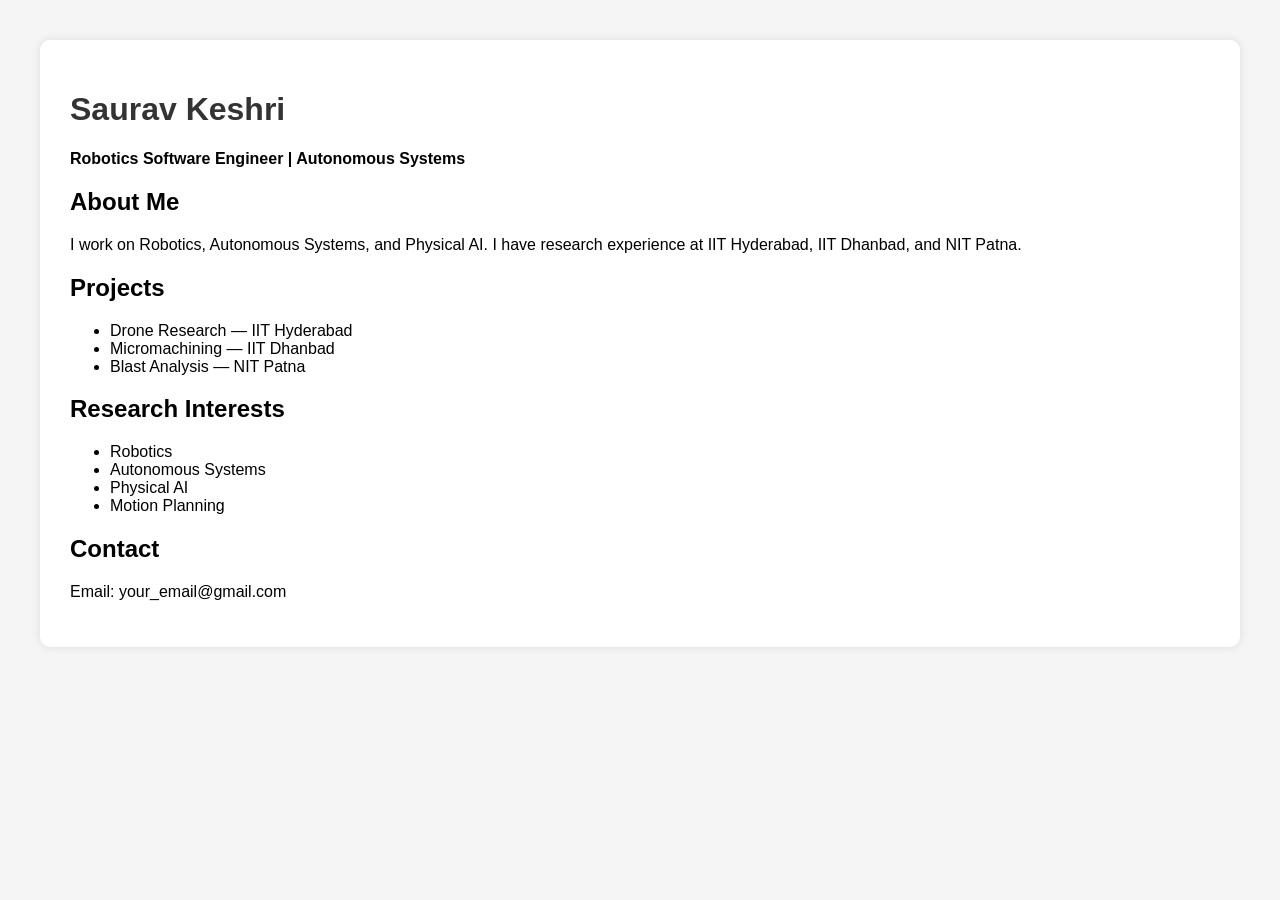
==== index.html @ b4cd3202 "Create index.html" ====
<!DOCTYPE html>
<html>
<head>
<title>Saurav Keshri</title>
<meta charset="UTF-8">
<meta name="viewport" content="width=device-width, initial-scale=1.0">
<style>
body {
font-family: Arial;
margin: 40px;
background: #f5f5f5;
}
.container {
background: white;
padding: 30px;
border-radius: 10px;
box-shadow: 0 0 10px rgba(0,0,0,0.1);
}
h1 {
color: #333;
}
</style>
</head>

<body>

<div class="container">

<h1>Saurav Keshri</h1>

<p><b>Robotics Software Engineer | Autonomous Systems</b></p>

<h2>About Me</h2>
<p>
I work on Robotics, Autonomous Systems, and Physical AI. 
I have research experience at IIT Hyderabad, IIT Dhanbad, and NIT Patna.
</p>

<h2>Projects</h2>
<ul>
<li>Drone Research — IIT Hyderabad</li>
<li>Micromachining — IIT Dhanbad</li>
<li>Blast Analysis — NIT Patna</li>
</ul>

<h2>Research Interests</h2>
<ul>
<li>Robotics</li>
<li>Autonomous Systems</li>
<li>Physical AI</li>
<li>Motion Planning</li>
</ul>

<h2>Contact</h2>
<p>Email: your_email@gmail.com</p>

</div>

</body>
</html>
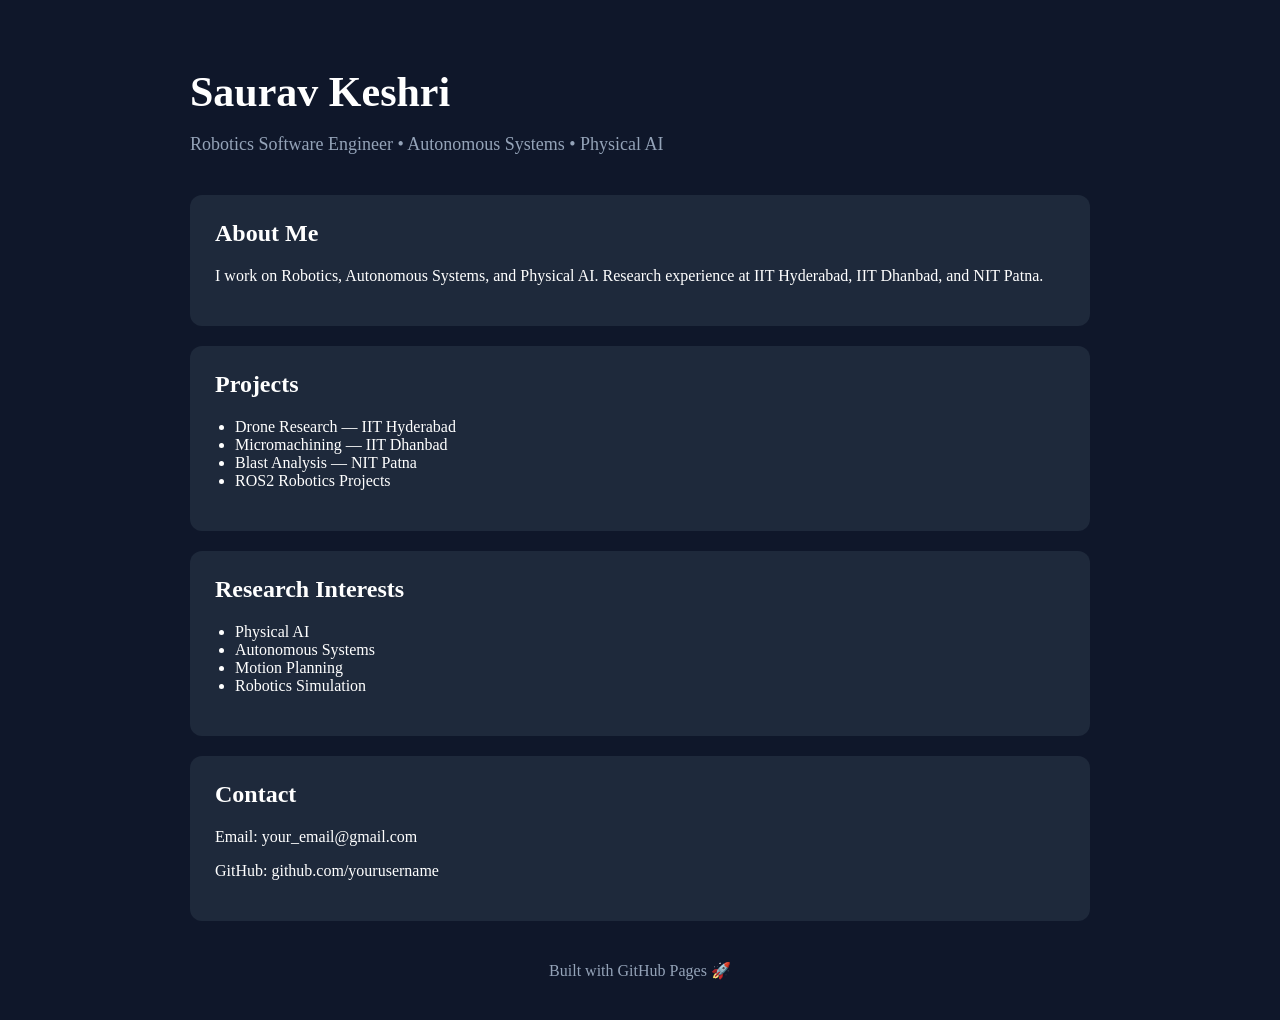
==== commit 9e100e95: "Update index.html" ====
--- a/index.html
+++ b/index.html
@@ -1,25 +1,63 @@
 <!DOCTYPE html>
-<html>
+<html lang="en">
 <head>
-<title>Saurav Keshri</title>
 <meta charset="UTF-8">
 <meta name="viewport" content="width=device-width, initial-scale=1.0">
+
+<title>Saurav Keshri</title>
+
 <style>
 body {
-font-family: Arial;
-margin: 40px;
-background: #f5f5f5;
+font-family: -apple-system, BlinkMacSystemFont, 'Segoe UI', Roboto;
+margin: 0;
+background: #0f172a;
+color: white;
 }
+
 .container {
-background: white;
-padding: 30px;
-border-radius: 10px;
-box-shadow: 0 0 10px rgba(0,0,0,0.1);
+max-width: 900px;
+margin: auto;
+padding: 40px 20px;
 }
+
 h1 {
-color: #333;
+font-size: 42px;
+margin-bottom: 10px;
+}
+
+.subtitle {
+color: #94a3b8;
+font-size: 18px;
+margin-bottom: 40px;
+}
+
+.card {
+background: #1e293b;
+padding: 25px;
+border-radius: 12px;
+margin-bottom: 20px;
+}
+
+h2 {
+margin-top: 0;
+}
+
+ul {
+padding-left: 20px;
+}
+
+a {
+color: #38bdf8;
+text-decoration: none;
+}
+
+.footer {
+text-align: center;
+margin-top: 40px;
+color: #94a3b8;
 }
 </style>
+
 </head>
 
 <body>
@@ -27,32 +65,47 @@
 <div class="container">
 
 <h1>Saurav Keshri</h1>
+<p class="subtitle">
+Robotics Software Engineer • Autonomous Systems • Physical AI
+</p>
 
-<p><b>Robotics Software Engineer | Autonomous Systems</b></p>
-
+<div class="card">
 <h2>About Me</h2>
 <p>
-I work on Robotics, Autonomous Systems, and Physical AI. 
-I have research experience at IIT Hyderabad, IIT Dhanbad, and NIT Patna.
+I work on Robotics, Autonomous Systems, and Physical AI.  
+Research experience at IIT Hyderabad, IIT Dhanbad, and NIT Patna.
 </p>
+</div>
 
+<div class="card">
 <h2>Projects</h2>
 <ul>
 <li>Drone Research — IIT Hyderabad</li>
 <li>Micromachining — IIT Dhanbad</li>
 <li>Blast Analysis — NIT Patna</li>
+<li>ROS2 Robotics Projects</li>
 </ul>
+</div>
 
+<div class="card">
 <h2>Research Interests</h2>
 <ul>
-<li>Robotics</li>
+<li>Physical AI</li>
 <li>Autonomous Systems</li>
-<li>Physical AI</li>
 <li>Motion Planning</li>
+<li>Robotics Simulation</li>
 </ul>
+</div>
 
+<div class="card">
 <h2>Contact</h2>
 <p>Email: your_email@gmail.com</p>
+<p>GitHub: github.com/yourusername</p>
+</div>
+
+<div class="footer">
+Built with GitHub Pages 🚀
+</div>
 
 </div>
 
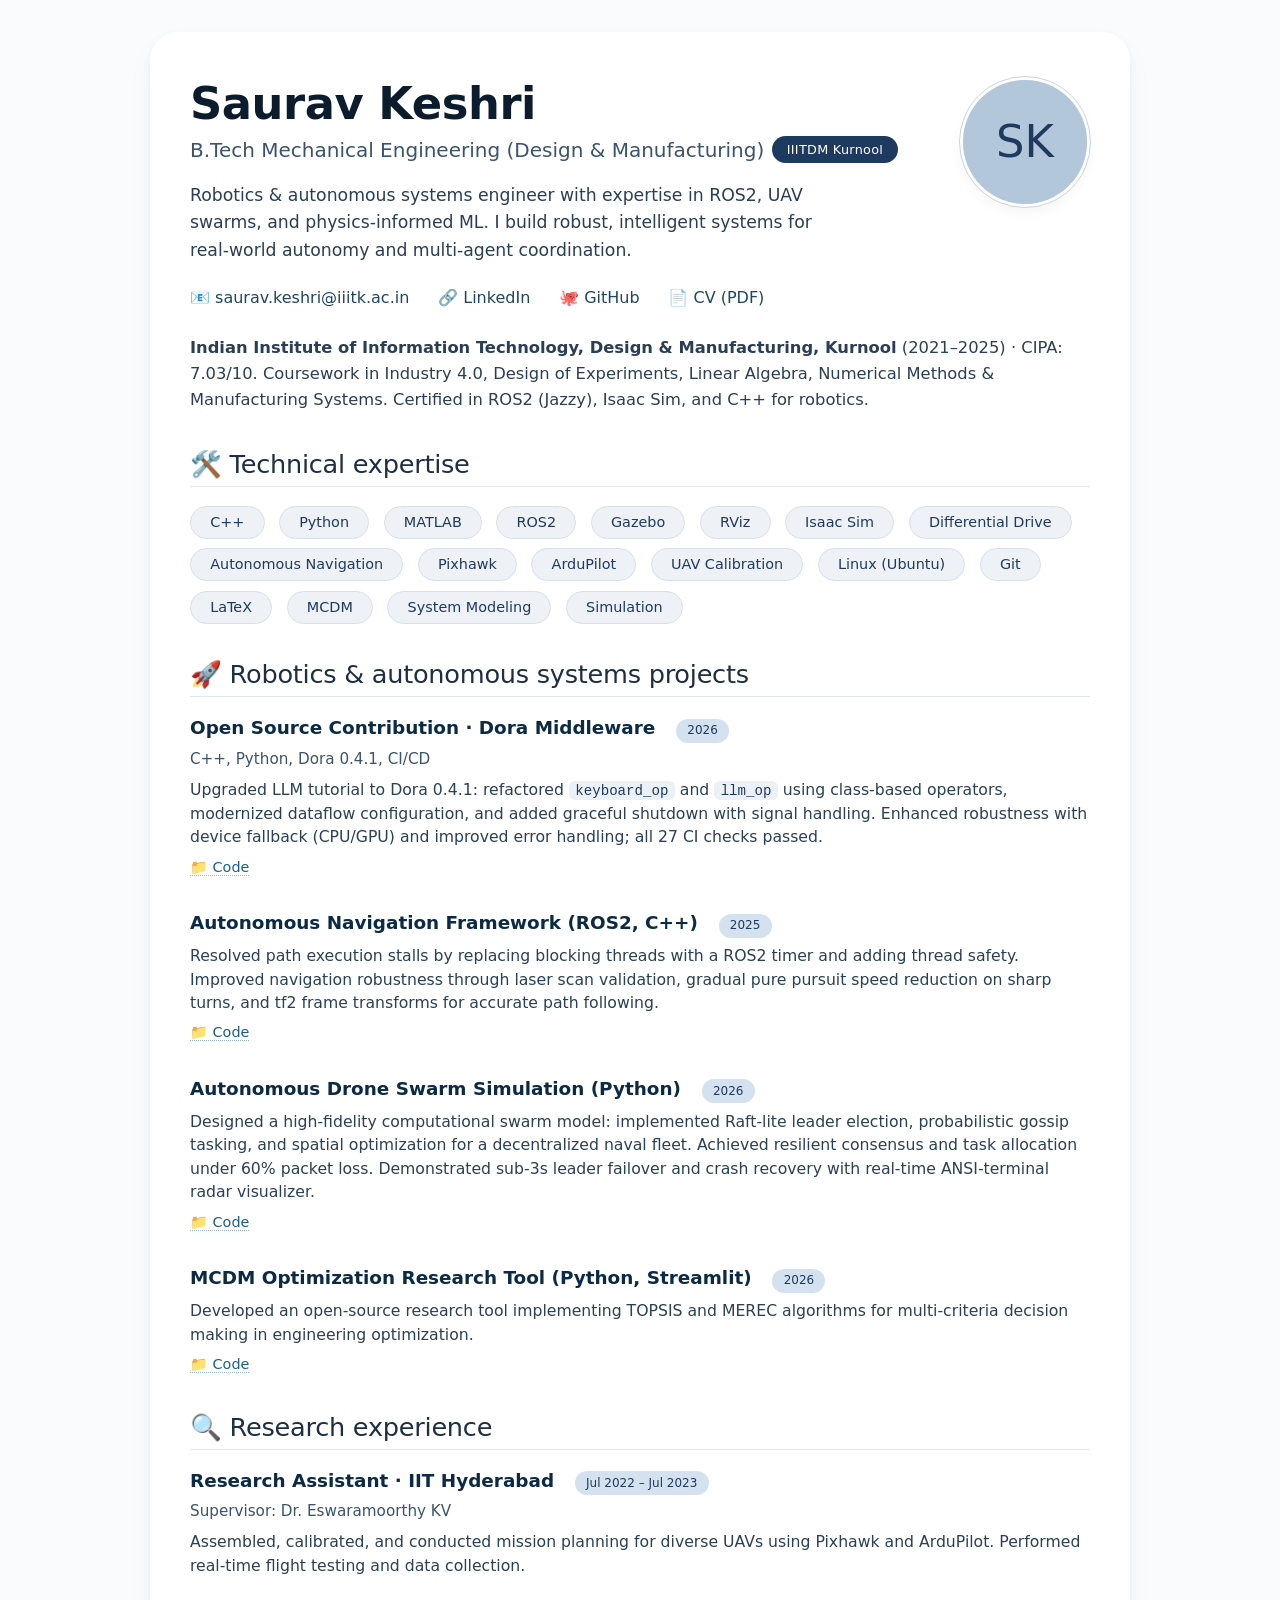
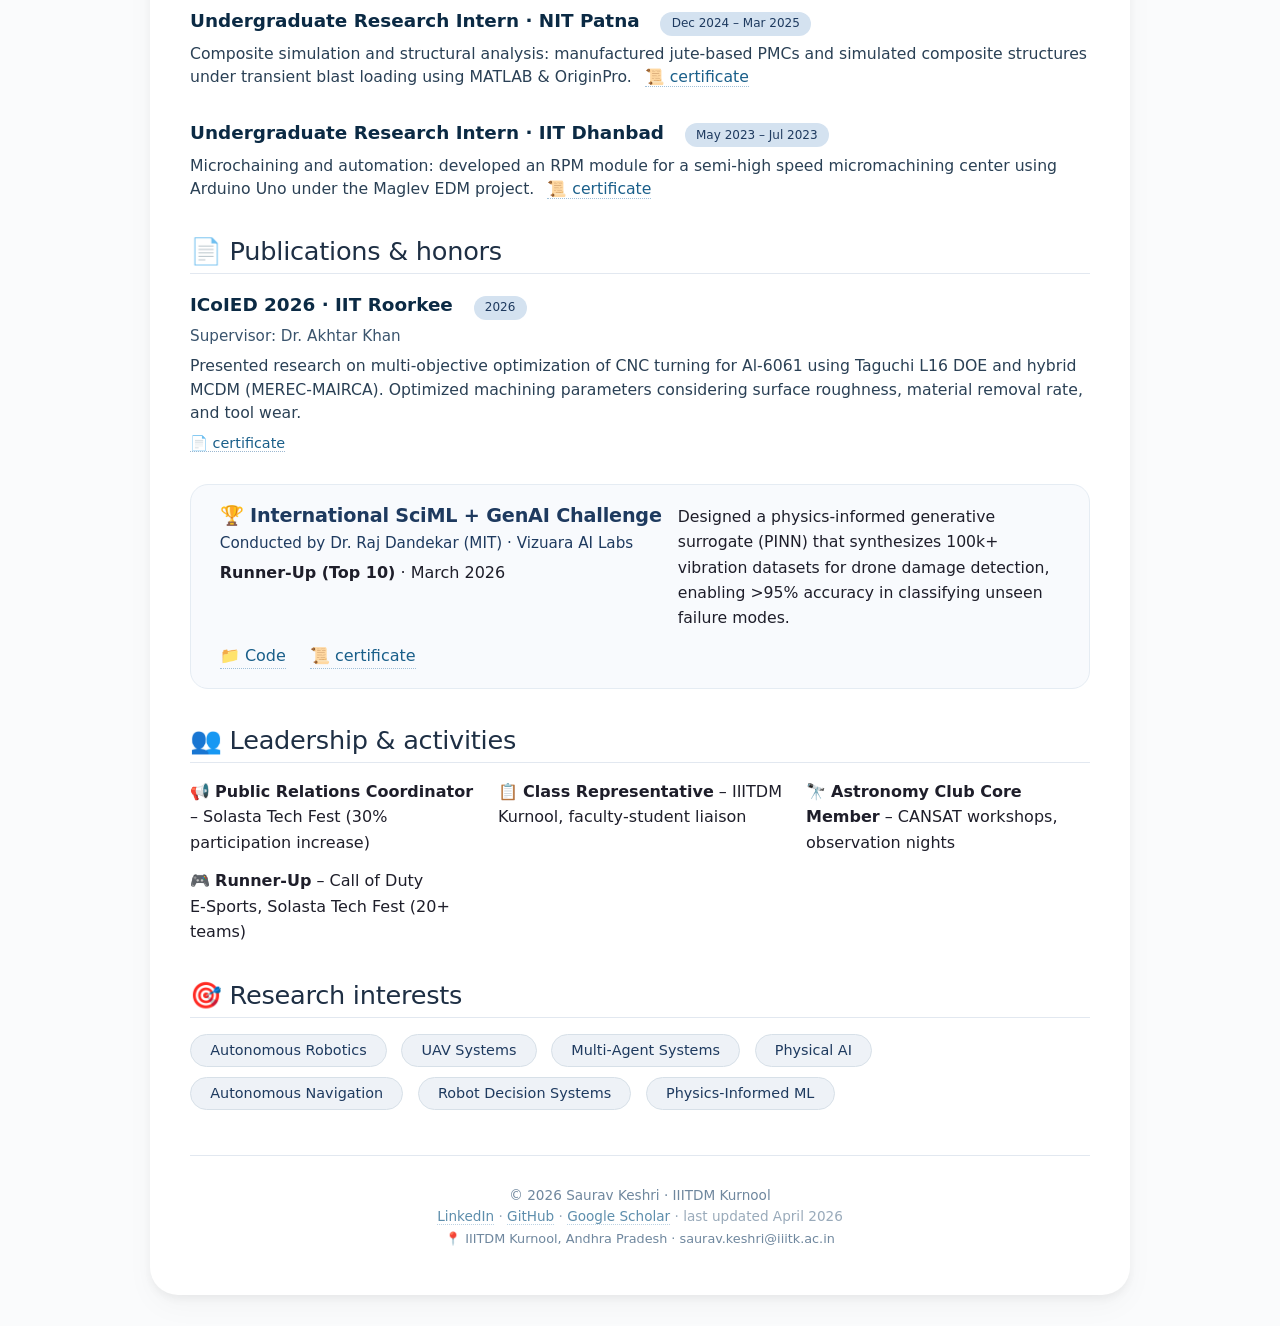
==== commit 57d62a9f: "Update index.html" ====
--- a/index.html
+++ b/index.html
@@ -1,113 +1,503 @@
 <!DOCTYPE html>
 <html lang="en">
 <head>
-<meta charset="UTF-8">
-<meta name="viewport" content="width=device-width, initial-scale=1.0">
-
-<title>Saurav Keshri</title>
-
-<style>
-body {
-font-family: -apple-system, BlinkMacSystemFont, 'Segoe UI', Roboto;
-margin: 0;
-background: #0f172a;
-color: white;
-}
-
-.container {
-max-width: 900px;
-margin: auto;
-padding: 40px 20px;
-}
-
-h1 {
-font-size: 42px;
-margin-bottom: 10px;
-}
-
-.subtitle {
-color: #94a3b8;
-font-size: 18px;
-margin-bottom: 40px;
-}
-
-.card {
-background: #1e293b;
-padding: 25px;
-border-radius: 12px;
-margin-bottom: 20px;
-}
-
-h2 {
-margin-top: 0;
-}
-
-ul {
-padding-left: 20px;
-}
-
-a {
-color: #38bdf8;
-text-decoration: none;
-}
-
-.footer {
-text-align: center;
-margin-top: 40px;
-color: #94a3b8;
-}
-</style>
-
+  <meta charset="UTF-8">
+  <meta name="viewport" content="width=device-width, initial-scale=1.0">
+  <title>Saurav Keshri · Robotics & Autonomous Systems</title>
+  <!-- Clean academic portfolio – inspired by MIT researcher pages -->
+  <style>
+    * {
+      margin: 0;
+      padding: 0;
+      box-sizing: border-box;
+    }
+
+    body {
+      background: #fafbfc;
+      color: #1e1e2a;
+      font-family: system-ui, -apple-system, 'Segoe UI', Roboto, 'Helvetica Neue', 'Inter', sans-serif;
+      line-height: 1.6;
+      font-weight: 400;
+      padding: 2rem 1.5rem;
+    }
+
+    .container {
+      max-width: 980px;
+      margin: 0 auto;
+      background: #ffffff;
+      border-radius: 28px;
+      box-shadow: 0 12px 30px rgba(0, 0, 0, 0.03), 0 4px 8px rgba(0, 0, 0, 0.05);
+      padding: 2.8rem 2.5rem;
+      transition: box-shadow 0.2s ease;
+    }
+
+    h1, h2, h3 {
+      font-weight: 550;
+      letter-spacing: -0.01em;
+      line-height: 1.2;
+    }
+
+    h1 {
+      font-size: 2.8rem;
+      font-weight: 600;
+      margin-bottom: 0.2rem;
+      color: #0b1c2c;
+    }
+
+    h2 {
+      font-size: 1.6rem;
+      font-weight: 530;
+      margin: 2.2rem 0 1rem 0;
+      padding-bottom: 0.4rem;
+      border-bottom: 1.5px solid #e2e8f0;
+      color: #1e2f44;
+    }
+
+    h3 {
+      font-size: 1.2rem;
+      font-weight: 560;
+      margin-bottom: 0.3rem;
+      color: #1e3a5f;
+    }
+
+    a {
+      color: #1a5f8a;
+      text-decoration: none;
+      font-weight: 450;
+      border-bottom: 1px dotted #a0c0d8;
+      transition: border 0.15s, color 0.15s;
+    }
+
+    a:hover {
+      color: #0b3b5e;
+      border-bottom: 1px solid #1a5f8a;
+    }
+
+    /* header profile */
+    .profile-row {
+      display: flex;
+      flex-wrap: wrap;
+      align-items: flex-start;
+      gap: 2.2rem;
+      margin-bottom: 1.5rem;
+    }
+
+    .profile-text {
+      flex: 1;
+      min-width: 260px;
+    }
+
+    .affiliation {
+      font-size: 1.25rem;
+      font-weight: 430;
+      color: #3a546d;
+      margin-bottom: 0.75rem;
+      display: flex;
+      align-items: center;
+      gap: 0.5rem;
+      flex-wrap: wrap;
+    }
+
+    .tag {
+      background: #1e3a5f;
+      color: white;
+      font-size: 0.8rem;
+      font-weight: 500;
+      padding: 0.2rem 0.9rem;
+      border-radius: 30px;
+      letter-spacing: 0.3px;
+    }
+
+    .bio {
+      font-size: 1.08rem;
+      color: #2a3e55;
+      margin: 1rem 0 1.3rem;
+      max-width: 90%;
+    }
+
+    .contact-links {
+      display: flex;
+      flex-wrap: wrap;
+      gap: 1.8rem;
+      margin-top: 0.6rem;
+    }
+
+    .contact-links a {
+      display: inline-flex;
+      align-items: center;
+      gap: 0.3rem;
+      border-bottom: none;
+      font-weight: 480;
+      color: #1e4660;
+    }
+
+    .profile-pic {
+      flex-shrink: 0;
+      width: 130px;
+      height: 130px;
+      border-radius: 50%;
+      background: #d9e2ec;
+      display: flex;
+      align-items: center;
+      justify-content: center;
+      box-shadow: 0 6px 12px rgba(0,0,0,0.04);
+      border: 3px solid white;
+      outline: 1px solid #cbd5e1;
+    }
+
+    .profile-pic-inner {
+      width: 100%;
+      height: 100%;
+      border-radius: 50%;
+      background: #b3c7db;
+      display: flex;
+      align-items: center;
+      justify-content: center;
+      font-size: 2.8rem;
+      font-weight: 400;
+      color: #1e3a5f;
+      text-transform: uppercase;
+    }
+
+    /* skill tags */
+    .skills-grid {
+      display: flex;
+      flex-wrap: wrap;
+      gap: 0.6rem 0.9rem;
+      margin: 1.2rem 0 0.4rem;
+    }
+
+    .skill-tag {
+      background: #eef2f7;
+      color: #1e3a5f;
+      padding: 0.25rem 1.2rem;
+      border-radius: 30px;
+      font-size: 0.9rem;
+      font-weight: 470;
+      border: 1px solid #d7e0e8;
+    }
+
+    /* project & publication items */
+    .project-item, .pub-item {
+      margin-bottom: 1.8rem;
+    }
+
+    .item-title {
+      font-weight: 650;
+      font-size: 1.15rem;
+      color: #0b2a44;
+      display: flex;
+      flex-wrap: wrap;
+      align-items: baseline;
+      gap: 0.8rem;
+    }
+
+    .item-title .title-text {
+      margin-right: 0.5rem;
+    }
+
+    .item-badge {
+      font-size: 0.75rem;
+      background: #d4e2f0;
+      padding: 0.15rem 0.7rem;
+      border-radius: 20px;
+      font-weight: 500;
+      color: #1e3a5f;
+    }
+
+    .item-meta {
+      font-size: 0.95rem;
+      color: #3a546d;
+      margin: 0.25rem 0 0.2rem;
+    }
+
+    .item-desc {
+      font-size: 0.98rem;
+      color: #2a4055;
+      margin: 0.4rem 0 0.3rem;
+      line-height: 1.5;
+    }
+
+    .item-links a {
+      margin-right: 1.2rem;
+      font-size: 0.9rem;
+      border-bottom: 1px dotted #9bb7d0;
+    }
+
+    .highlight-box {
+      background: #f8fafd;
+      border-radius: 18px;
+      padding: 1.2rem 1.8rem;
+      margin: 1.5rem 0;
+      border: 1px solid #e5ecf3;
+    }
+
+    .footer-note {
+      margin-top: 2.8rem;
+      font-size: 0.85rem;
+      color: #6f879e;
+      text-align: center;
+      border-top: 1px solid #e2e8f0;
+      padding-top: 1.8rem;
+    }
+
+    @media (max-width: 600px) {
+      body { padding: 0.8rem; }
+      .container { padding: 1.8rem 1.2rem; border-radius: 20px; }
+      h1 { font-size: 2.2rem; }
+      .bio { max-width: 100%; }
+      .profile-pic { width: 100px; height: 100px; }
+      .profile-pic-inner { font-size: 2.2rem; }
+      .contact-links { gap: 1.2rem; }
+    }
+
+    .inline-code {
+      background: #ecf1f7;
+      padding: 0.1rem 0.4rem;
+      border-radius: 6px;
+      font-family: 'SF Mono', 'Menlo', monospace;
+      font-size: 0.9em;
+      color: #1e3a5f;
+    }
+
+    .honor-item {
+      margin-bottom: 0.8rem;
+    }
+  </style>
 </head>
-
 <body>
-
 <div class="container">
-
-<h1>Saurav Keshri</h1>
-<p class="subtitle">
-Robotics Software Engineer • Autonomous Systems • Physical AI
-</p>
-
-<div class="card">
-<h2>About Me</h2>
-<p>
-I work on Robotics, Autonomous Systems, and Physical AI.  
-Research experience at IIT Hyderabad, IIT Dhanbad, and NIT Patna.
-</p>
+  
+  <!-- PROFILE HEADER -->
+  <div class="profile-row">
+    <div class="profile-text">
+      <h1>Saurav Keshri</h1>
+      <div class="affiliation">
+        <span>B.Tech Mechanical Engineering (Design & Manufacturing)</span>
+        <span class="tag">IIITDM Kurnool</span>
+      </div>
+      <div class="bio">
+        Robotics & autonomous systems engineer with expertise in ROS2, UAV swarms, 
+        and physics-informed ML. I build robust, intelligent systems for real-world 
+        autonomy and multi-agent coordination.
+      </div>
+      <div class="contact-links">
+        <a href="mailto:saurav.keshri@example.edu">📧 saurav.keshri@iiitk.ac.in</a>
+        <a href="https://www.linkedin.com/in/saurav-keshri-9352691b0/" target="_blank">🔗 LinkedIn</a>
+        <a href="https://github.com/sauravkeshrii" target="_blank">🐙 GitHub</a>
+        <a href="#">📄 CV (PDF)</a>
+      </div>
+    </div>
+    <div class="profile-pic">
+      <div class="profile-pic-inner">SK</div>
+    </div>
+  </div>
+
+  <!-- SHORT BIO + EDUCATION -->
+  <div style="margin-top: 0.5rem;">
+    <p style="font-size: 1.02rem; color: #2a3e55;">
+      <strong>Indian Institute of Information Technology, Design & Manufacturing, Kurnool</strong> 
+      (2021–2025) · CIPA: 7.03/10. Coursework in Industry 4.0, Design of Experiments, 
+      Linear Algebra, Numerical Methods & Manufacturing Systems. Certified in ROS2 (Jazzy), 
+      Isaac Sim, and C++ for robotics.
+    </p>
+  </div>
+
+  <!-- TECHNICAL SKILLS -->
+  <h2>🛠️ Technical expertise</h2>
+  <div class="skills-grid">
+    <span class="skill-tag">C++</span><span class="skill-tag">Python</span>
+    <span class="skill-tag">MATLAB</span><span class="skill-tag">ROS2</span>
+    <span class="skill-tag">Gazebo</span><span class="skill-tag">RViz</span>
+    <span class="skill-tag">Isaac Sim</span><span class="skill-tag">Differential Drive</span>
+    <span class="skill-tag">Autonomous Navigation</span><span class="skill-tag">Pixhawk</span>
+    <span class="skill-tag">ArduPilot</span><span class="skill-tag">UAV Calibration</span>
+    <span class="skill-tag">Linux (Ubuntu)</span><span class="skill-tag">Git</span>
+    <span class="skill-tag">LaTeX</span><span class="skill-tag">MCDM</span>
+    <span class="skill-tag">System Modeling</span><span class="skill-tag">Simulation</span>
+  </div>
+
+  <!-- SELECTED PROJECTS (with resume details) -->
+  <h2>🚀 Robotics & autonomous systems projects</h2>
+  
+  <div class="project-item">
+    <div class="item-title">
+      <span class="title-text">Open Source Contribution · Dora Middleware</span>
+      <span class="item-badge">2026</span>
+    </div>
+    <div class="item-meta">C++, Python, Dora 0.4.1, CI/CD</div>
+    <div class="item-desc">
+      Upgraded LLM tutorial to Dora 0.4.1: refactored <span class="inline-code">keyboard_op</span> and 
+      <span class="inline-code">llm_op</span> using class‑based operators, modernized dataflow configuration, 
+      and added graceful shutdown with signal handling. Enhanced robustness with device fallback 
+      (CPU/GPU) and improved error handling; all 27 CI checks passed.
+    </div>
+    <div class="item-links">
+      <a href="https://github.com/sauravkeshrii" target="_blank">📁 Code</a>
+    </div>
+  </div>
+
+  <div class="project-item">
+    <div class="item-title">
+      <span class="title-text">Autonomous Navigation Framework (ROS2, C++)</span>
+      <span class="item-badge">2025</span>
+    </div>
+    <div class="item-desc">
+      Resolved path execution stalls by replacing blocking threads with a ROS2 timer and adding 
+      thread safety. Improved navigation robustness through laser scan validation, gradual pure 
+      pursuit speed reduction on sharp turns, and tf2 frame transforms for accurate path following.
+    </div>
+    <div class="item-links">
+      <a href="https://github.com/sauravkeshrii" target="_blank">📁 Code</a>
+    </div>
+  </div>
+
+  <div class="project-item">
+    <div class="item-title">
+      <span class="title-text">Autonomous Drone Swarm Simulation (Python)</span>
+      <span class="item-badge">2026</span>
+    </div>
+    <div class="item-desc">
+      Designed a high‑fidelity computational swarm model: implemented Raft‑lite leader election, 
+      probabilistic gossip tasking, and spatial optimization for a decentralized naval fleet. 
+      Achieved resilient consensus and task allocation under 60% packet loss. Demonstrated sub‑3s 
+      leader failover and crash recovery with real‑time ANSI‑terminal radar visualizer.
+    </div>
+    <div class="item-links">
+      <a href="https://github.com/sauravkeshrii" target="_blank">📁 Code</a>
+    </div>
+  </div>
+
+  <div class="project-item">
+    <div class="item-title">
+      <span class="title-text">MCDM Optimization Research Tool (Python, Streamlit)</span>
+      <span class="item-badge">2026</span>
+    </div>
+    <div class="item-desc">
+      Developed an open‑source research tool implementing TOPSIS and MEREC algorithms for 
+      multi‑criteria decision making in engineering optimization.
+    </div>
+    <div class="item-links">
+      <a href="https://github.com/sauravkeshrii" target="_blank">📁 Code</a>
+    </div>
+  </div>
+
+  <!-- RESEARCH EXPERIENCE -->
+  <h2>🔍 Research experience</h2>
+  
+  <div class="project-item">
+    <div class="item-title">
+      <span class="title-text">Research Assistant · IIT Hyderabad</span>
+      <span class="item-badge">Jul 2022 – Jul 2023</span>
+    </div>
+    <div class="item-meta">Supervisor: Dr. Eswaramoorthy KV</div>
+    <div class="item-desc">
+      Assembled, calibrated, and conducted mission planning for diverse UAVs using Pixhawk 
+      and ArduPilot. Performed real‑time flight testing and data collection.
+    </div>
+  </div>
+
+  <div class="project-item">
+    <div class="item-title">
+      <span class="title-text">Undergraduate Research Intern · NIT Patna</span>
+      <span class="item-badge">Dec 2024 – Mar 2025</span>
+    </div>
+    <div class="item-desc">
+      Composite simulation and structural analysis: manufactured jute‑based PMCs and simulated 
+      composite structures under transient blast loading using MATLAB & OriginPro.
+      <a href="#" style="margin-left: 0.5rem;">📜 certificate</a>
+    </div>
+  </div>
+
+  <div class="project-item">
+    <div class="item-title">
+      <span class="title-text">Undergraduate Research Intern · IIT Dhanbad</span>
+      <span class="item-badge">May 2023 – Jul 2023</span>
+    </div>
+    <div class="item-desc">
+      Microchaining and automation: developed an RPM module for a semi‑high speed micromachining 
+      center using Arduino Uno under the Maglev EDM project.
+      <a href="#" style="margin-left: 0.5rem;">📜 certificate</a>
+    </div>
+  </div>
+
+  <!-- PUBLICATIONS & HONORS -->
+  <h2>📄 Publications & honors</h2>
+  
+  <div class="pub-item">
+    <div class="item-title">
+      <span class="title-text">ICoIED 2026 · IIT Roorkee</span>
+      <span class="item-badge">2026</span>
+    </div>
+    <div class="item-meta">Supervisor: Dr. Akhtar Khan</div>
+    <div class="item-desc">
+      Presented research on multi‑objective optimization of CNC turning for Al‑6061 using 
+      Taguchi L16 DOE and hybrid MCDM (MEREC‑MAIRCA). Optimized machining parameters considering 
+      surface roughness, material removal rate, and tool wear.
+    </div>
+    <div class="item-links">
+      <a href="#">📄 certificate</a>
+    </div>
+  </div>
+
+  <div class="highlight-box">
+    <div style="display: flex; align-items: flex-start; gap: 1rem; flex-wrap: wrap;">
+      <div style="min-width: 200px;">
+        <h3 style="margin: 0 0 0.2rem 0; font-size: 1.2rem;">🏆 International SciML + GenAI Challenge</h3>
+        <div style="font-size: 0.95rem; color: #1e3a5f; margin-bottom: 0.3rem;">
+          Conducted by Dr. Raj Dandekar (MIT) · Vizuara AI Labs
+        </div>
+        <div><strong>Runner‑Up (Top 10)</strong> · March 2026</div>
+      </div>
+      <div style="flex:1; font-size: 0.98rem;">
+        Designed a physics‑informed generative surrogate (PINN) that synthesizes 100k+ vibration 
+        datasets for drone damage detection, enabling &gt;95% accuracy in classifying unseen failure modes.
+      </div>
+    </div>
+    <div style="margin-top: 0.8rem; display: flex; gap: 1.5rem;">
+      <a href="https://github.com/sauravkeshrii" target="_blank">📁 Code</a>
+      <a href="#">📜 certificate</a>
+    </div>
+  </div>
+
+  <!-- LEADERSHIP & ACTIVITIES -->
+  <h2>👥 Leadership & activities</h2>
+  <div style="display: grid; grid-template-columns: repeat(auto-fit, minmax(220px, 1fr)); gap: 0.8rem 1.5rem;">
+    <div>📢 <strong>Public Relations Coordinator</strong> – Solasta Tech Fest (30% participation increase)</div>
+    <div>📋 <strong>Class Representative</strong> – IIITDM Kurnool, faculty‑student liaison</div>
+    <div>🔭 <strong>Astronomy Club Core Member</strong> – CANSAT workshops, observation nights</div>
+    <div>🎮 <strong>Runner‑Up</strong> – Call of Duty E‑Sports, Solasta Tech Fest (20+ teams)</div>
+  </div>
+
+  <!-- RESEARCH INTERESTS (clean) -->
+  <h2>🎯 Research interests</h2>
+  <div class="skills-grid" style="margin-top: 0.2rem;">
+    <span class="skill-tag">Autonomous Robotics</span>
+    <span class="skill-tag">UAV Systems</span>
+    <span class="skill-tag">Multi‑Agent Systems</span>
+    <span class="skill-tag">Physical AI</span>
+    <span class="skill-tag">Autonomous Navigation</span>
+    <span class="skill-tag">Robot Decision Systems</span>
+    <span class="skill-tag">Physics‑Informed ML</span>
+  </div>
+
+  <!-- CONTACT / FOOTER -->
+  <div class="footer-note">
+    <span>© 2026 Saurav Keshri · IIITDM Kurnool</span><br>
+    <span style="opacity: 0.7;">
+      <a href="https://www.linkedin.com/in/saurav-keshri-9352691b0/" target="_blank">LinkedIn</a> · 
+      <a href="https://github.com/sauravkeshrii" target="_blank">GitHub</a> · 
+      <a href="#">Google Scholar</a> · 
+      last updated April 2026
+    </span><br>
+    <span style="font-size: 0.8rem;">📍 IIITDM Kurnool, Andhra Pradesh · saurav.keshri@iiitk.ac.in</span>
+  </div>
 </div>
 
-<div class="card">
-<h2>Projects</h2>
-<ul>
-<li>Drone Research — IIT Hyderabad</li>
-<li>Micromachining — IIT Dhanbad</li>
-<li>Blast Analysis — NIT Patna</li>
-<li>ROS2 Robotics Projects</li>
-</ul>
-</div>
-
-<div class="card">
-<h2>Research Interests</h2>
-<ul>
-<li>Physical AI</li>
-<li>Autonomous Systems</li>
-<li>Motion Planning</li>
-<li>Robotics Simulation</li>
-</ul>
-</div>
-
-<div class="card">
-<h2>Contact</h2>
-<p>Email: your_email@gmail.com</p>
-<p>GitHub: github.com/yourusername</p>
-</div>
-
-<div class="footer">
-Built with GitHub Pages 🚀
-</div>
-
-</div>
-
+<script>
+  (function() {
+    console.log("✨ Academic portfolio — ready for GitHub Pages | Saurav Keshri");
+  })();
+</script>
 </body>
 </html>
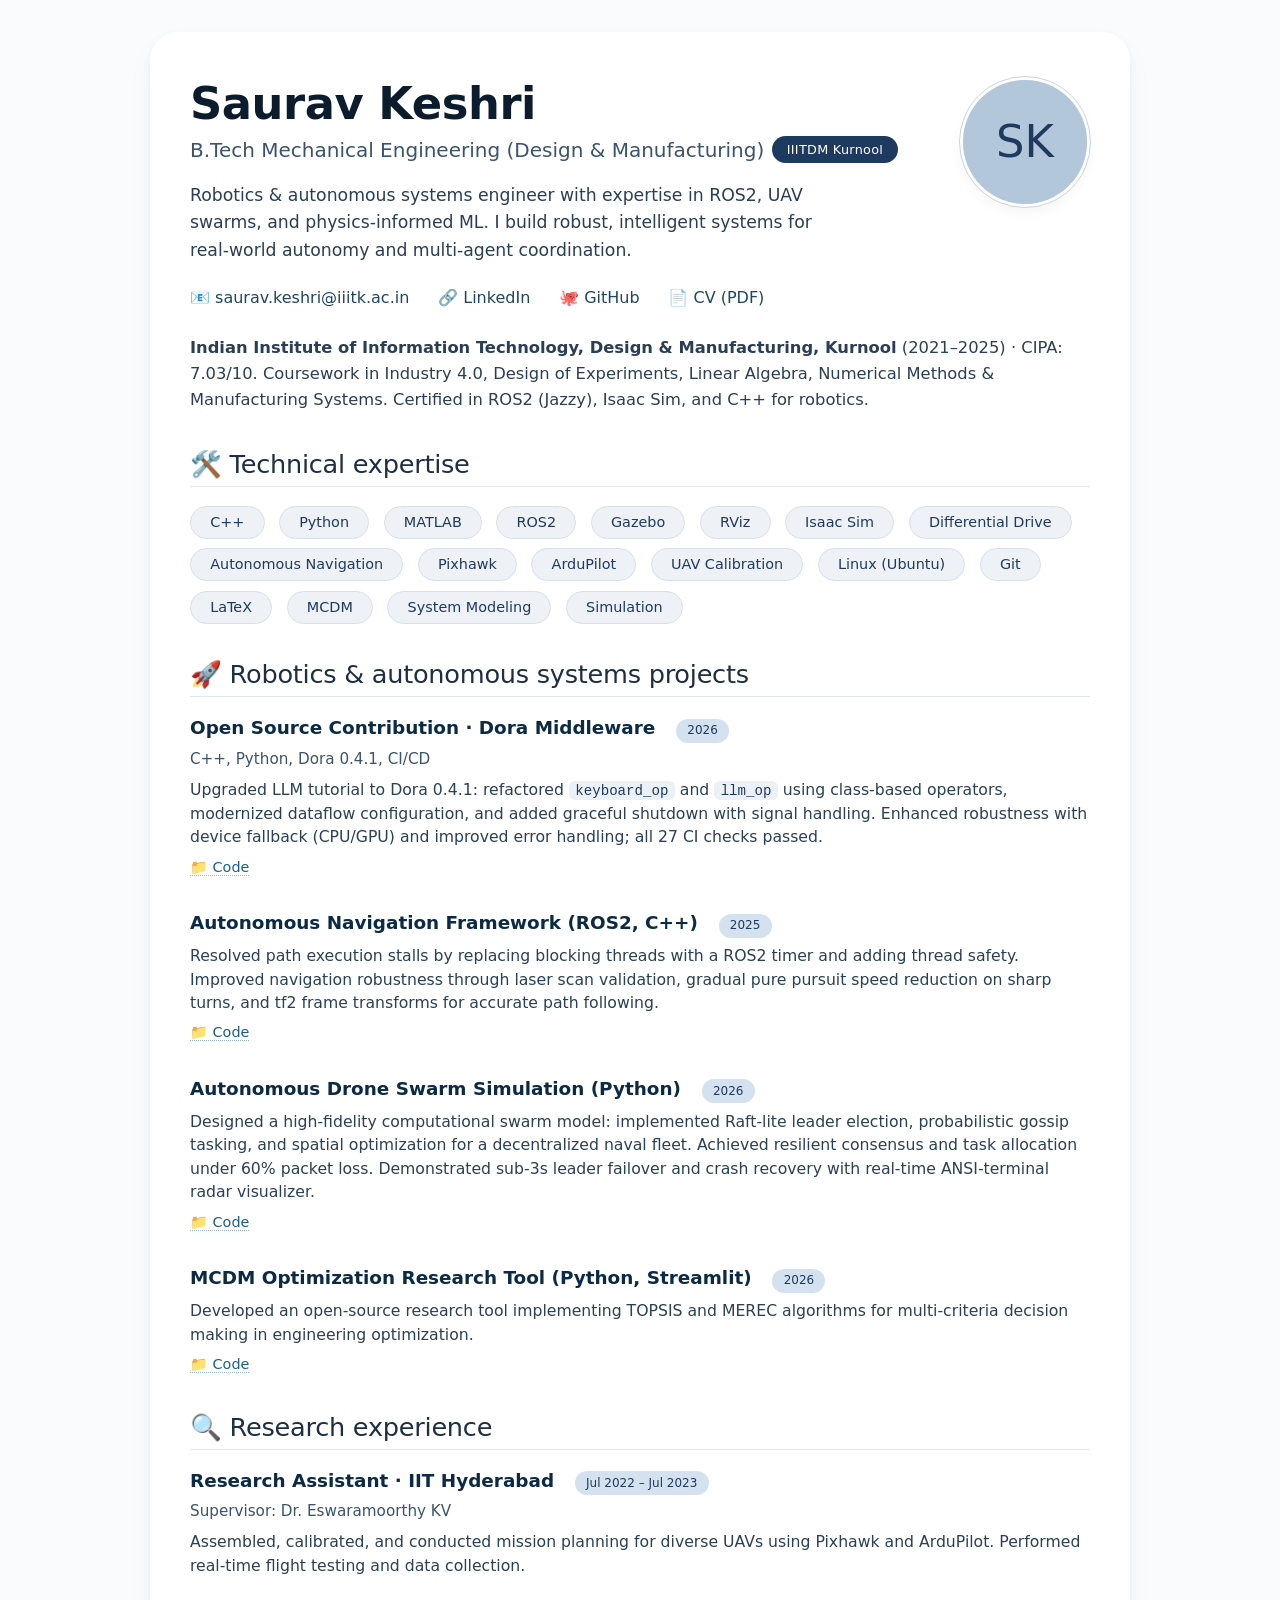
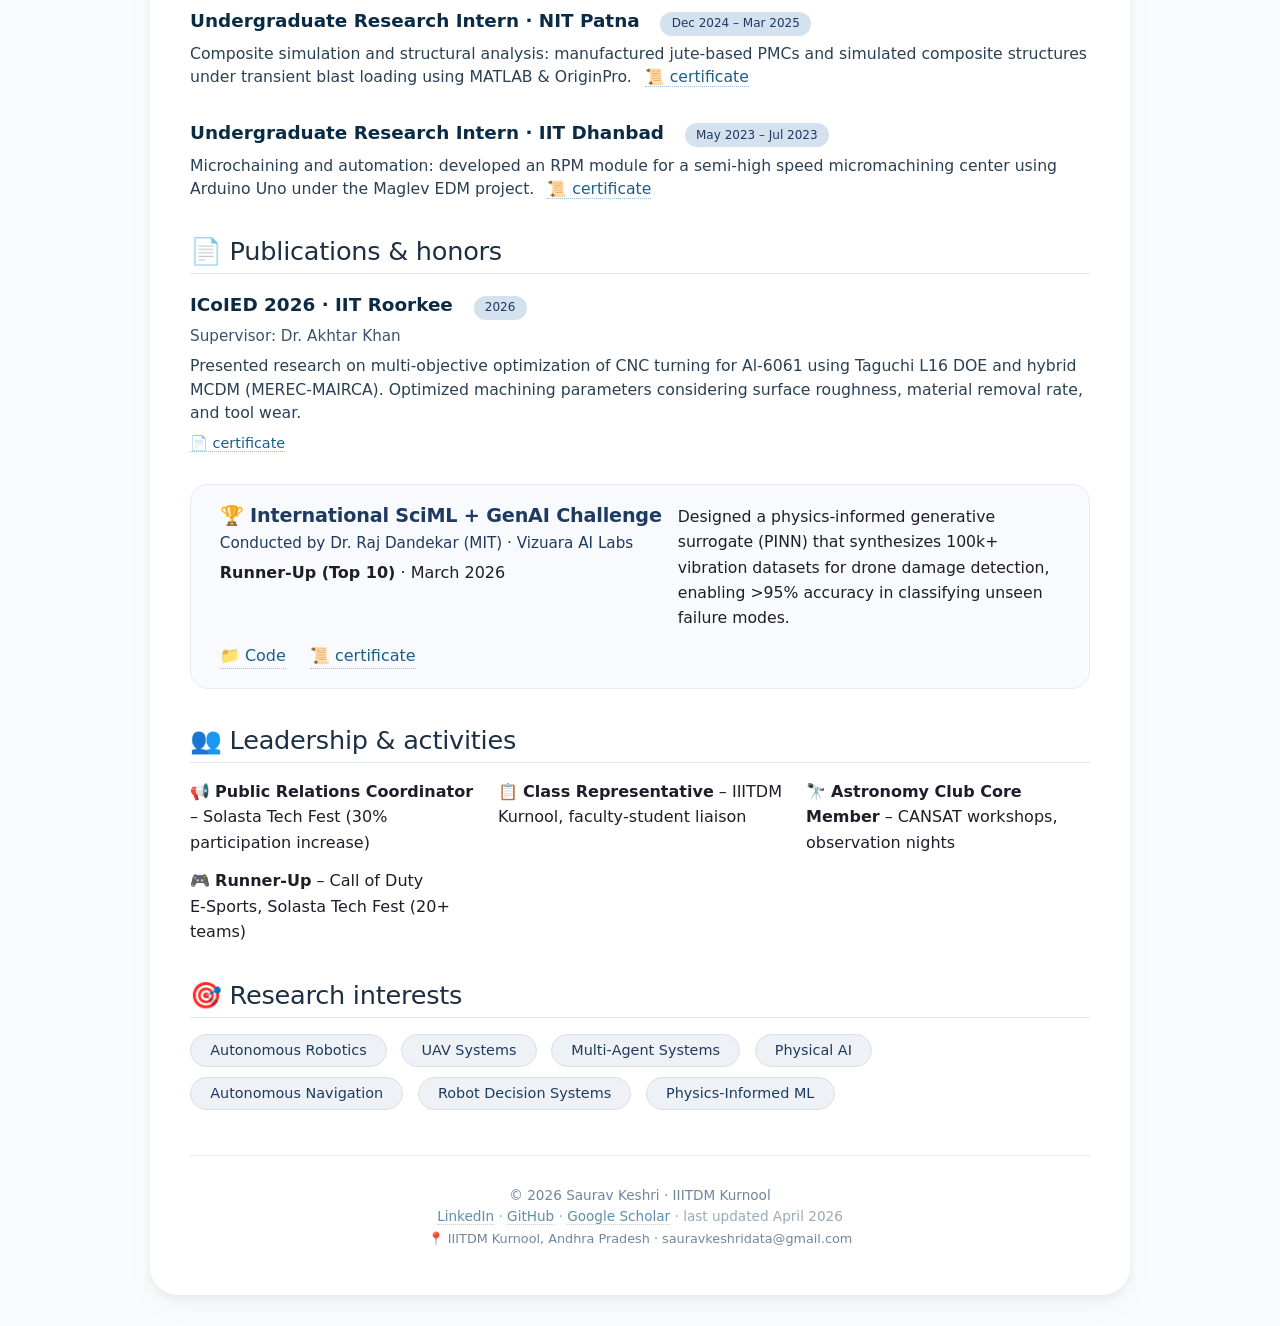
==== commit 13271783: "Update index.html" ====
--- a/index.html
+++ b/index.html
@@ -490,7 +490,7 @@
       <a href="#">Google Scholar</a> · 
       last updated April 2026
     </span><br>
-    <span style="font-size: 0.8rem;">📍 IIITDM Kurnool, Andhra Pradesh · saurav.keshri@iiitk.ac.in</span>
+    <span style="font-size: 0.8rem;">📍 IIITDM Kurnool, Andhra Pradesh · sauravkeshridata@gmail.com</span>
   </div>
 </div>
 
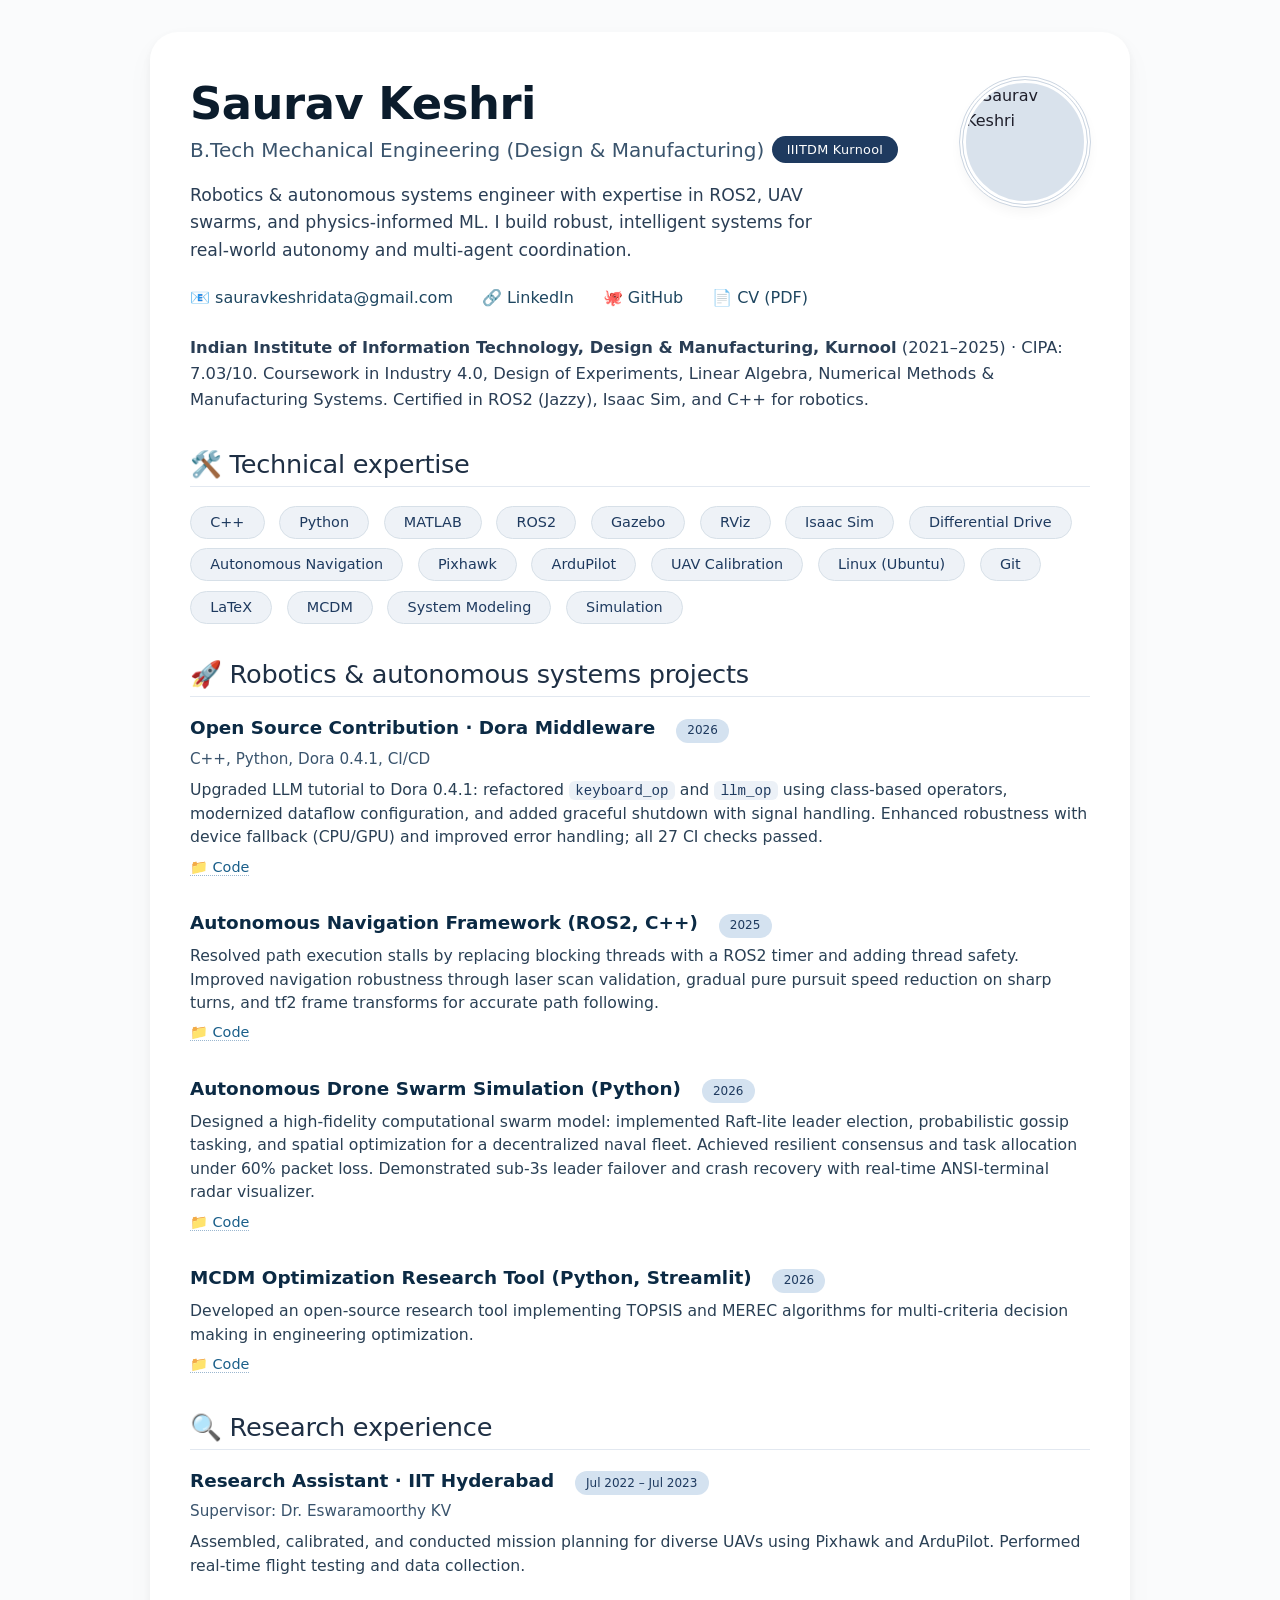
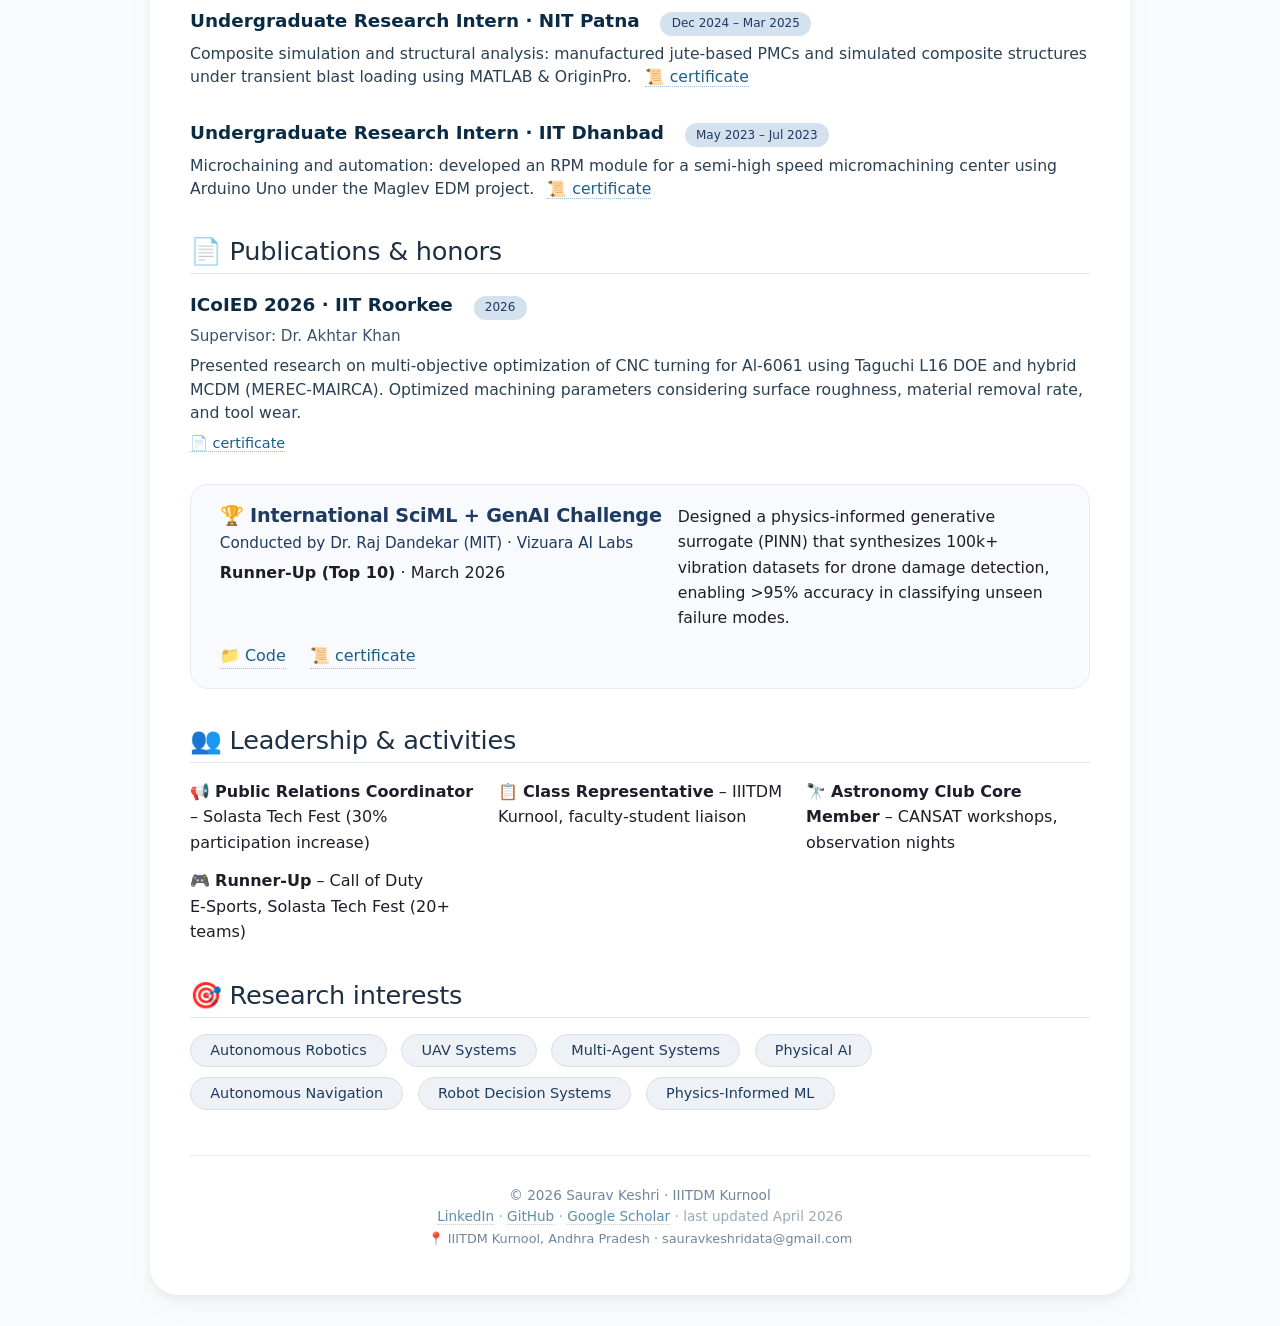
==== commit f3b836c2: "Update index.html" ====
--- a/index.html
+++ b/index.html
@@ -149,14 +149,10 @@
       width: 100%;
       height: 100%;
       border-radius: 50%;
-      background: #b3c7db;
-      display: flex;
-      align-items: center;
-      justify-content: center;
-      font-size: 2.8rem;
-      font-weight: 400;
-      color: #1e3a5f;
-      text-transform: uppercase;
+      object-fit: cover;      /* ensures image fills circle without distortion */
+      display: block;
+      border: 3px solid white;
+      outline: 1px solid #cbd5e1;
     }
 
     /* skill tags */
@@ -282,14 +278,14 @@
         autonomy and multi-agent coordination.
       </div>
       <div class="contact-links">
-        <a href="mailto:saurav.keshri@example.edu">📧 saurav.keshri@iiitk.ac.in</a>
+        <a href="mailto:sauravkeshridata@gmail.com">📧 sauravkeshridata@gmail.com</a>
         <a href="https://www.linkedin.com/in/saurav-keshri-9352691b0/" target="_blank">🔗 LinkedIn</a>
         <a href="https://github.com/sauravkeshrii" target="_blank">🐙 GitHub</a>
-        <a href="#">📄 CV (PDF)</a>
+        <a href="https://drive.google.com/file/d/1k16dPaeWH6Hg98AxUWGWUEFKuRN29aYC/view?usp=sharing">📄 CV (PDF)</a>
       </div>
     </div>
     <div class="profile-pic">
-      <div class="profile-pic-inner">SK</div>
+      <img src="https://github.com/sauravkeshrii/sauravkeshrii.github.io/blob/main/Saurav.jpeg" alt="Saurav Keshri" class="profile-pic-inner">
     </div>
   </div>
 
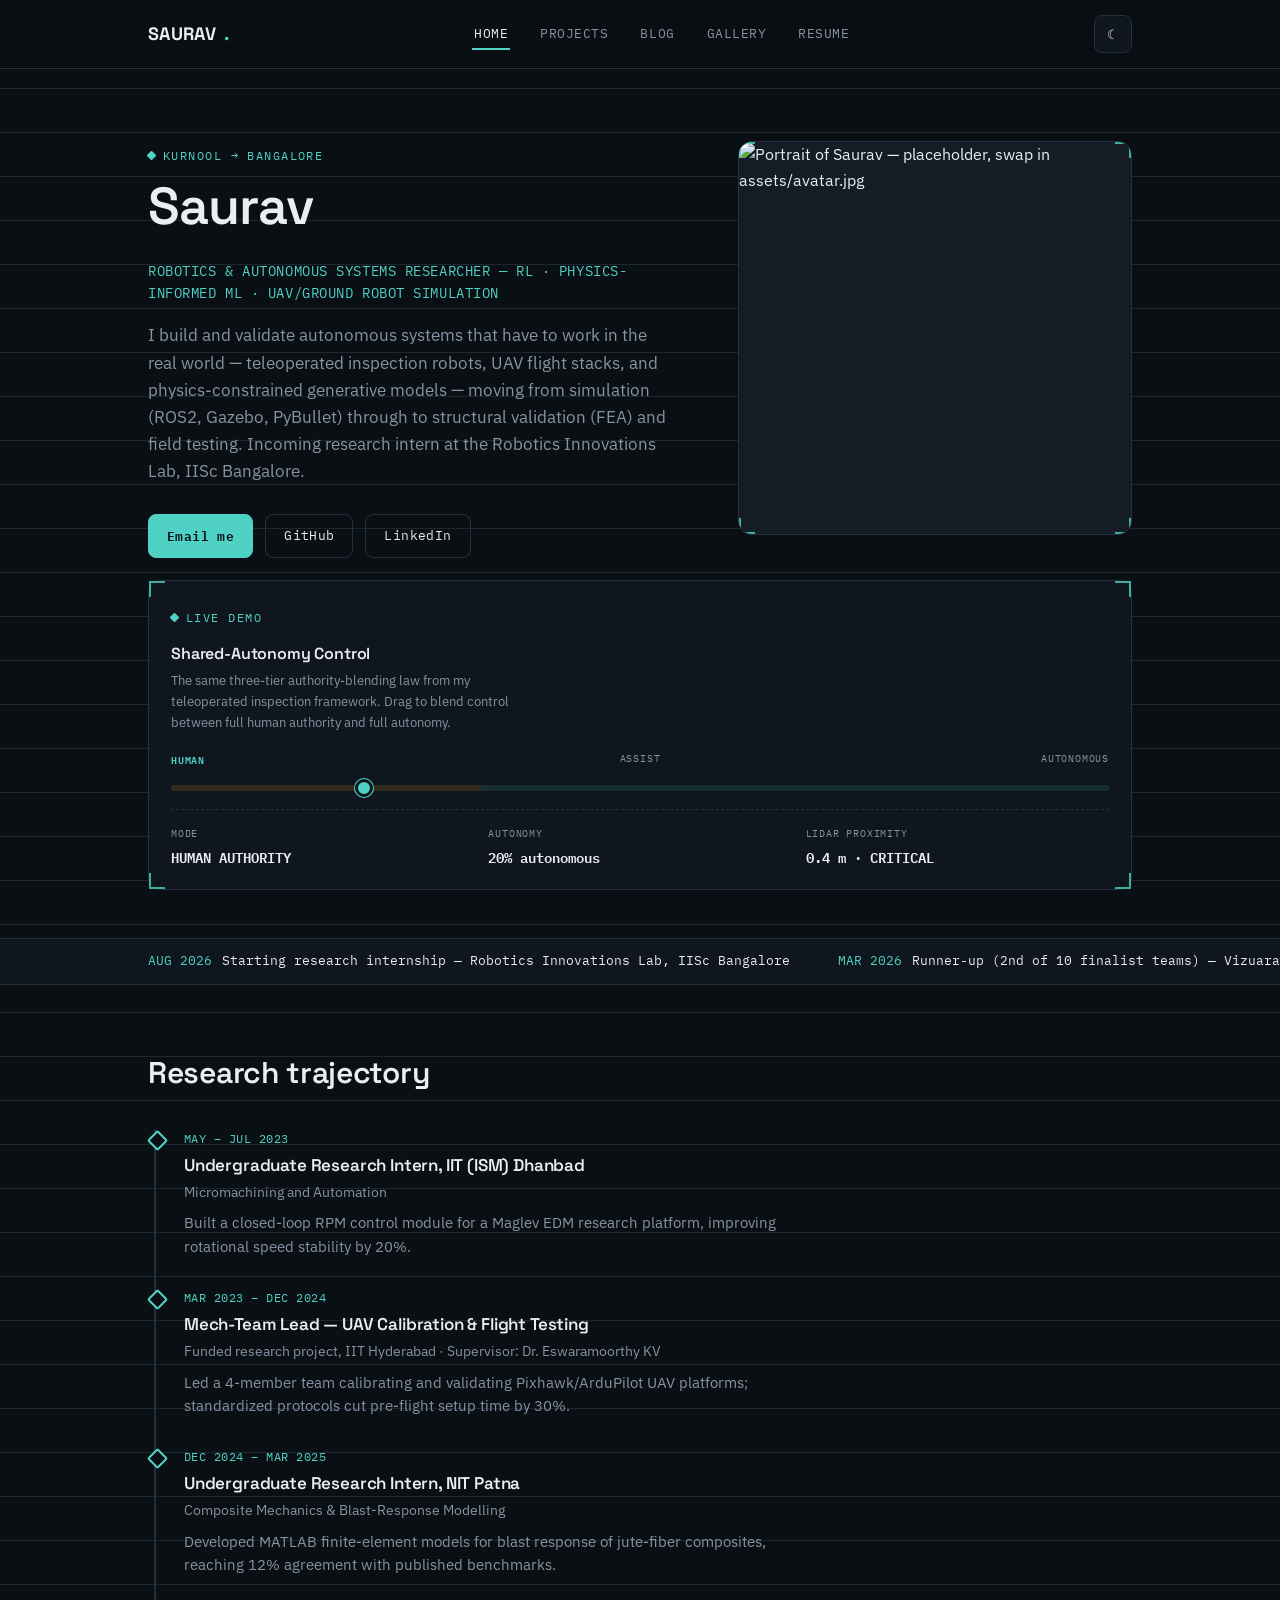
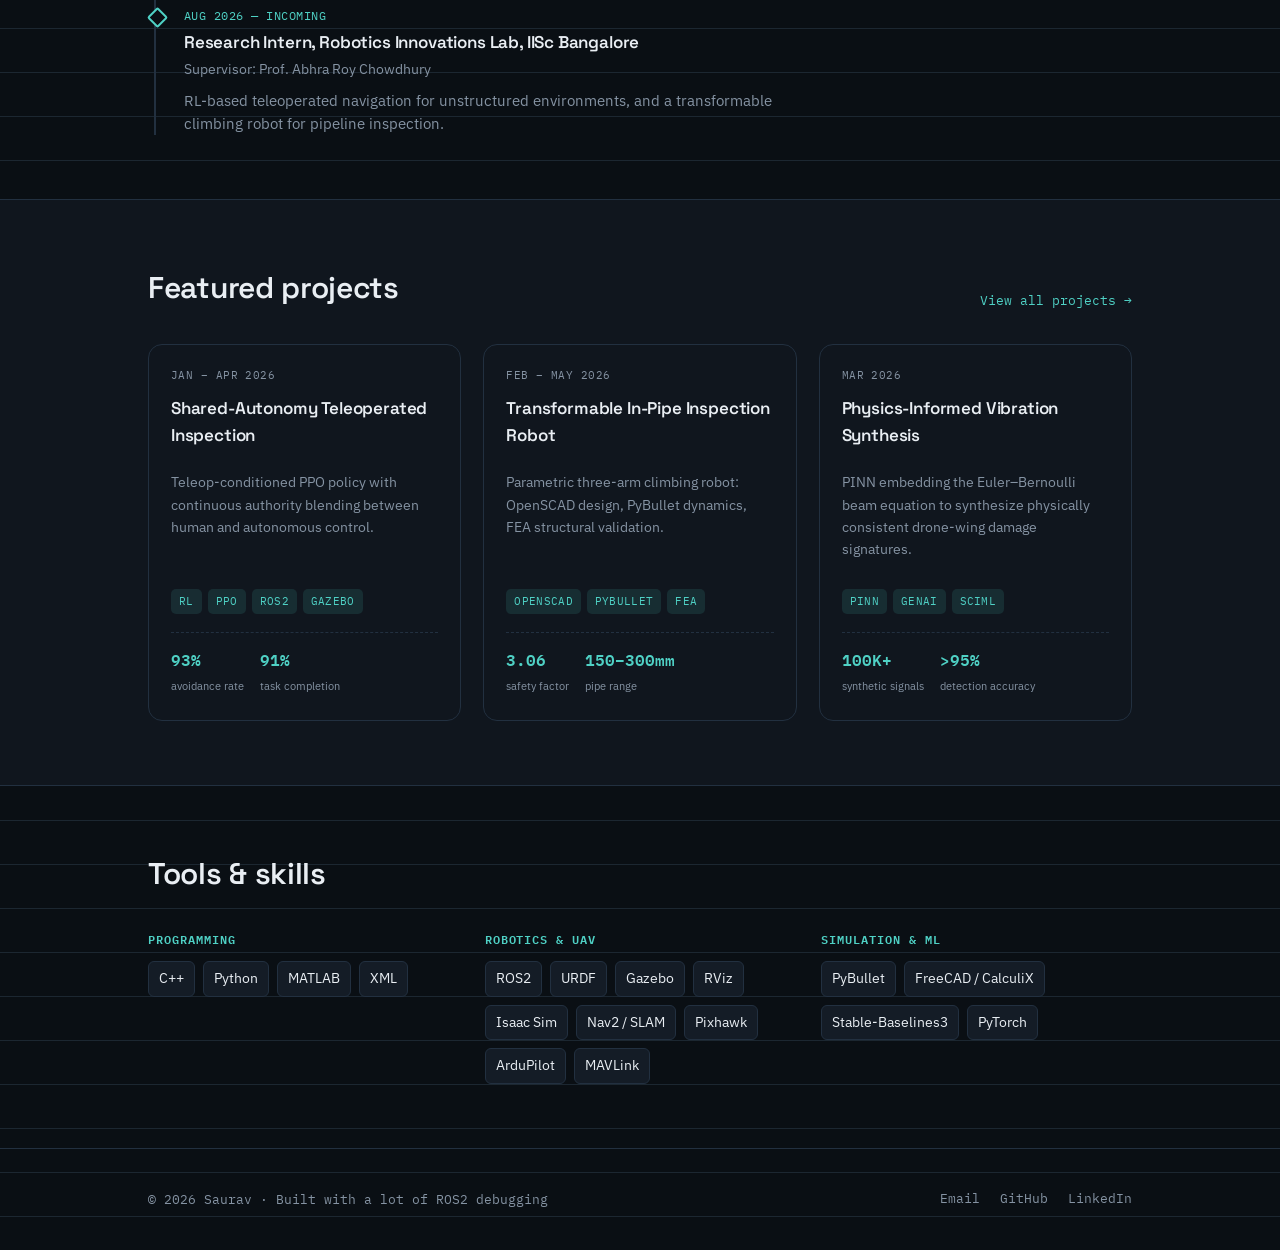
==== commit 5c061008: "Add files via upload" ====
--- a/index.html
+++ b/index.html
@@ -1,499 +1,193 @@
 <!DOCTYPE html>
-<html lang="en">
+<html lang="en" data-theme="dark">
 <head>
-  <meta charset="UTF-8">
-  <meta name="viewport" content="width=device-width, initial-scale=1.0">
-  <title>Saurav Keshri · Robotics & Autonomous Systems</title>
-  <!-- Clean academic portfolio – inspired by MIT researcher pages -->
-  <style>
-    * {
-      margin: 0;
-      padding: 0;
-      box-sizing: border-box;
-    }
-
-    body {
-      background: #fafbfc;
-      color: #1e1e2a;
-      font-family: system-ui, -apple-system, 'Segoe UI', Roboto, 'Helvetica Neue', 'Inter', sans-serif;
-      line-height: 1.6;
-      font-weight: 400;
-      padding: 2rem 1.5rem;
-    }
-
-    .container {
-      max-width: 980px;
-      margin: 0 auto;
-      background: #ffffff;
-      border-radius: 28px;
-      box-shadow: 0 12px 30px rgba(0, 0, 0, 0.03), 0 4px 8px rgba(0, 0, 0, 0.05);
-      padding: 2.8rem 2.5rem;
-      transition: box-shadow 0.2s ease;
-    }
-
-    h1, h2, h3 {
-      font-weight: 550;
-      letter-spacing: -0.01em;
-      line-height: 1.2;
-    }
-
-    h1 {
-      font-size: 2.8rem;
-      font-weight: 600;
-      margin-bottom: 0.2rem;
-      color: #0b1c2c;
-    }
-
-    h2 {
-      font-size: 1.6rem;
-      font-weight: 530;
-      margin: 2.2rem 0 1rem 0;
-      padding-bottom: 0.4rem;
-      border-bottom: 1.5px solid #e2e8f0;
-      color: #1e2f44;
-    }
-
-    h3 {
-      font-size: 1.2rem;
-      font-weight: 560;
-      margin-bottom: 0.3rem;
-      color: #1e3a5f;
-    }
-
-    a {
-      color: #1a5f8a;
-      text-decoration: none;
-      font-weight: 450;
-      border-bottom: 1px dotted #a0c0d8;
-      transition: border 0.15s, color 0.15s;
-    }
-
-    a:hover {
-      color: #0b3b5e;
-      border-bottom: 1px solid #1a5f8a;
-    }
-
-    /* header profile */
-    .profile-row {
-      display: flex;
-      flex-wrap: wrap;
-      align-items: flex-start;
-      gap: 2.2rem;
-      margin-bottom: 1.5rem;
-    }
-
-    .profile-text {
-      flex: 1;
-      min-width: 260px;
-    }
-
-    .affiliation {
-      font-size: 1.25rem;
-      font-weight: 430;
-      color: #3a546d;
-      margin-bottom: 0.75rem;
-      display: flex;
-      align-items: center;
-      gap: 0.5rem;
-      flex-wrap: wrap;
-    }
-
-    .tag {
-      background: #1e3a5f;
-      color: white;
-      font-size: 0.8rem;
-      font-weight: 500;
-      padding: 0.2rem 0.9rem;
-      border-radius: 30px;
-      letter-spacing: 0.3px;
-    }
-
-    .bio {
-      font-size: 1.08rem;
-      color: #2a3e55;
-      margin: 1rem 0 1.3rem;
-      max-width: 90%;
-    }
-
-    .contact-links {
-      display: flex;
-      flex-wrap: wrap;
-      gap: 1.8rem;
-      margin-top: 0.6rem;
-    }
-
-    .contact-links a {
-      display: inline-flex;
-      align-items: center;
-      gap: 0.3rem;
-      border-bottom: none;
-      font-weight: 480;
-      color: #1e4660;
-    }
-
-    .profile-pic {
-      flex-shrink: 0;
-      width: 130px;
-      height: 130px;
-      border-radius: 50%;
-      background: #d9e2ec;
-      display: flex;
-      align-items: center;
-      justify-content: center;
-      box-shadow: 0 6px 12px rgba(0,0,0,0.04);
-      border: 3px solid white;
-      outline: 1px solid #cbd5e1;
-    }
-
-    .profile-pic-inner {
-      width: 100%;
-      height: 100%;
-      border-radius: 50%;
-      object-fit: cover;      /* ensures image fills circle without distortion */
-      display: block;
-      border: 3px solid white;
-      outline: 1px solid #cbd5e1;
-    }
-
-    /* skill tags */
-    .skills-grid {
-      display: flex;
-      flex-wrap: wrap;
-      gap: 0.6rem 0.9rem;
-      margin: 1.2rem 0 0.4rem;
-    }
-
-    .skill-tag {
-      background: #eef2f7;
-      color: #1e3a5f;
-      padding: 0.25rem 1.2rem;
-      border-radius: 30px;
-      font-size: 0.9rem;
-      font-weight: 470;
-      border: 1px solid #d7e0e8;
-    }
-
-    /* project & publication items */
-    .project-item, .pub-item {
-      margin-bottom: 1.8rem;
-    }
-
-    .item-title {
-      font-weight: 650;
-      font-size: 1.15rem;
-      color: #0b2a44;
-      display: flex;
-      flex-wrap: wrap;
-      align-items: baseline;
-      gap: 0.8rem;
-    }
-
-    .item-title .title-text {
-      margin-right: 0.5rem;
-    }
-
-    .item-badge {
-      font-size: 0.75rem;
-      background: #d4e2f0;
-      padding: 0.15rem 0.7rem;
-      border-radius: 20px;
-      font-weight: 500;
-      color: #1e3a5f;
-    }
-
-    .item-meta {
-      font-size: 0.95rem;
-      color: #3a546d;
-      margin: 0.25rem 0 0.2rem;
-    }
-
-    .item-desc {
-      font-size: 0.98rem;
-      color: #2a4055;
-      margin: 0.4rem 0 0.3rem;
-      line-height: 1.5;
-    }
-
-    .item-links a {
-      margin-right: 1.2rem;
-      font-size: 0.9rem;
-      border-bottom: 1px dotted #9bb7d0;
-    }
-
-    .highlight-box {
-      background: #f8fafd;
-      border-radius: 18px;
-      padding: 1.2rem 1.8rem;
-      margin: 1.5rem 0;
-      border: 1px solid #e5ecf3;
-    }
-
-    .footer-note {
-      margin-top: 2.8rem;
-      font-size: 0.85rem;
-      color: #6f879e;
-      text-align: center;
-      border-top: 1px solid #e2e8f0;
-      padding-top: 1.8rem;
-    }
-
-    @media (max-width: 600px) {
-      body { padding: 0.8rem; }
-      .container { padding: 1.8rem 1.2rem; border-radius: 20px; }
-      h1 { font-size: 2.2rem; }
-      .bio { max-width: 100%; }
-      .profile-pic { width: 100px; height: 100px; }
-      .profile-pic-inner { font-size: 2.2rem; }
-      .contact-links { gap: 1.2rem; }
-    }
-
-    .inline-code {
-      background: #ecf1f7;
-      padding: 0.1rem 0.4rem;
-      border-radius: 6px;
-      font-family: 'SF Mono', 'Menlo', monospace;
-      font-size: 0.9em;
-      color: #1e3a5f;
-    }
-
-    .honor-item {
-      margin-bottom: 0.8rem;
-    }
-  </style>
+<meta charset="UTF-8">
+<meta name="viewport" content="width=device-width, initial-scale=1.0">
+<title>Saurav — Robotics &amp; Autonomous Systems Researcher</title>
+<meta name="description" content="Saurav — robotics and autonomous systems researcher working on reinforcement learning, physics-informed ML, and UAV/ground-robot simulation.">
+<link rel="stylesheet" href="styles.css">
 </head>
 <body>
-<div class="container">
-  
-  <!-- PROFILE HEADER -->
-  <div class="profile-row">
-    <div class="profile-text">
-      <h1>Saurav Keshri</h1>
-      <div class="affiliation">
-        <span>B.Tech Mechanical Engineering (Design & Manufacturing)</span>
-        <span class="tag">IIITDM Kurnool</span>
+
+<nav class="site-nav">
+  <div class="wrap">
+    <a href="index.html" class="brand">SAURAV<span class="dot">.</span></a>
+    <ul class="nav-links">
+      <li><a href="index.html" aria-current="page">Home</a></li>
+      <li><a href="projects.html">Projects</a></li>
+      <li><a href="blog.html">Blog</a></li>
+      <li><a href="gallery.html">Gallery</a></li>
+      <li><a href="assets/SAURAV-RESUME.pdf">Resume</a></li>
+    </ul>
+    <button id="themeToggle" class="theme-toggle" aria-label="Switch to light theme">☾</button>
+  </div>
+</nav>
+
+<header class="hero">
+  <div class="wrap">
+    <div class="hero-grid">
+      <div>
+        <span class="eyebrow">Kurnool → Bangalore</span>
+        <h1>Saurav</h1>
+        <p class="role">ROBOTICS &amp; AUTONOMOUS SYSTEMS RESEARCHER — RL · PHYSICS-INFORMED ML · UAV/GROUND ROBOT SIMULATION</p>
+        <p class="lede">
+          I build and validate autonomous systems that have to work in the real world — teleoperated inspection robots,
+          UAV flight stacks, and physics-constrained generative models — moving from simulation (ROS2, Gazebo, PyBullet)
+          through to structural validation (FEA) and field testing. Incoming research intern at the Robotics Innovations
+          Lab, IISc Bangalore.
+        </p>
+        <div class="hero-links">
+          <a class="btn primary" href="mailto:sauravkeshri2222@gmail.com">Email me</a>
+          <a class="btn" href="https://github.com/sauravkeshrii" target="_blank" rel="noopener">GitHub</a>
+          <a class="btn" href="https://linkedin.com/in/saurav-keshri-9352691b0" target="_blank" rel="noopener">LinkedIn</a>
+        </div>
       </div>
-      <div class="bio">
-        Robotics & autonomous systems engineer with expertise in ROS2, UAV swarms, 
-        and physics-informed ML. I build robust, intelligent systems for real-world 
-        autonomy and multi-agent coordination.
-      </div>
-      <div class="contact-links">
-        <a href="mailto:sauravkeshridata@gmail.com">📧 sauravkeshridata@gmail.com</a>
-        <a href="https://www.linkedin.com/in/saurav-keshri-9352691b0/" target="_blank">🔗 LinkedIn</a>
-        <a href="https://github.com/sauravkeshrii" target="_blank">🐙 GitHub</a>
-        <a href="https://drive.google.com/file/d/1k16dPaeWH6Hg98AxUWGWUEFKuRN29aYC/view?usp=sharing">📄 CV (PDF)</a>
+      <div class="avatar-frame bracket">
+        <img src="assets/avatar-placeholder.svg" alt="Portrait of Saurav — placeholder, swap in assets/avatar.jpg">
       </div>
     </div>
-    <div class="profile-pic">
-      <img src="https://github.com/sauravkeshrii/sauravkeshrii.github.io/blob/main/Saurav.jpeg" alt="Saurav Keshri" class="profile-pic-inner">
+
+    <!-- Signature interactive element: mirrors the 3-tier authority-blending law
+         from the Shared-Autonomy Framework project -->
+    <div class="demo-panel bracket">
+      <span class="eyebrow">Live demo</span>
+      <h3>Shared-Autonomy Control</h3>
+      <p class="demo-sub">
+        The same three-tier authority-blending law from my teleoperated inspection framework. Drag to blend control
+        between full human authority and full autonomy.
+      </p>
+      <div class="demo-zones">
+        <span id="zoneHuman">Human</span>
+        <span id="zoneAssist">Assist</span>
+        <span id="zoneAuto">Autonomous</span>
+      </div>
+      <input type="range" min="0" max="100" value="20" id="authoritySlider" class="slider" aria-label="Authority blend from human to autonomous">
+      <div class="demo-readout">
+        <div><span class="k">Mode</span><span class="v" id="modeVal">Human Authority</span></div>
+        <div><span class="k">Autonomy</span><span class="v" id="autoVal">20% autonomous</span></div>
+        <div><span class="k">LiDAR proximity</span><span class="v" id="lidarVal">0.4 m · Critical</span></div>
+      </div>
     </div>
   </div>
+</header>
 
-  <!-- SHORT BIO + EDUCATION -->
-  <div style="margin-top: 0.5rem;">
-    <p style="font-size: 1.02rem; color: #2a3e55;">
-      <strong>Indian Institute of Information Technology, Design & Manufacturing, Kurnool</strong> 
-      (2021–2025) · CIPA: 7.03/10. Coursework in Industry 4.0, Design of Experiments, 
-      Linear Algebra, Numerical Methods & Manufacturing Systems. Certified in ROS2 (Jazzy), 
-      Isaac Sim, and C++ for robotics.
-    </p>
-  </div>
-
-  <!-- TECHNICAL SKILLS -->
-  <h2>🛠️ Technical expertise</h2>
-  <div class="skills-grid">
-    <span class="skill-tag">C++</span><span class="skill-tag">Python</span>
-    <span class="skill-tag">MATLAB</span><span class="skill-tag">ROS2</span>
-    <span class="skill-tag">Gazebo</span><span class="skill-tag">RViz</span>
-    <span class="skill-tag">Isaac Sim</span><span class="skill-tag">Differential Drive</span>
-    <span class="skill-tag">Autonomous Navigation</span><span class="skill-tag">Pixhawk</span>
-    <span class="skill-tag">ArduPilot</span><span class="skill-tag">UAV Calibration</span>
-    <span class="skill-tag">Linux (Ubuntu)</span><span class="skill-tag">Git</span>
-    <span class="skill-tag">LaTeX</span><span class="skill-tag">MCDM</span>
-    <span class="skill-tag">System Modeling</span><span class="skill-tag">Simulation</span>
-  </div>
-
-  <!-- SELECTED PROJECTS (with resume details) -->
-  <h2>🚀 Robotics & autonomous systems projects</h2>
-  
-  <div class="project-item">
-    <div class="item-title">
-      <span class="title-text">Open Source Contribution · Dora Middleware</span>
-      <span class="item-badge">2026</span>
+<div class="ticker-bar">
+  <div class="wrap">
+    <div class="ticker-track mono">
+      <span><span class="date">AUG 2026</span>Starting research internship — Robotics Innovations Lab, IISc Bangalore</span>
+      <span><span class="date">MAR 2026</span>Runner-up (2nd of 10 finalist teams) — Vizuara AI Labs SciML + GenAI Challenge</span>
+      <span><span class="date">2026</span>Presented machinability-optimization paper at ICoIED, IIT Roorkee</span>
+      <span><span class="date">2026</span>Pull request merged into Dora Middleware core tutorials — 27/27 CI checks</span>
     </div>
-    <div class="item-meta">C++, Python, Dora 0.4.1, CI/CD</div>
-    <div class="item-desc">
-      Upgraded LLM tutorial to Dora 0.4.1: refactored <span class="inline-code">keyboard_op</span> and 
-      <span class="inline-code">llm_op</span> using class‑based operators, modernized dataflow configuration, 
-      and added graceful shutdown with signal handling. Enhanced robustness with device fallback 
-      (CPU/GPU) and improved error handling; all 27 CI checks passed.
-    </div>
-    <div class="item-links">
-      <a href="https://github.com/sauravkeshrii" target="_blank">📁 Code</a>
-    </div>
-  </div>
-
-  <div class="project-item">
-    <div class="item-title">
-      <span class="title-text">Autonomous Navigation Framework (ROS2, C++)</span>
-      <span class="item-badge">2025</span>
-    </div>
-    <div class="item-desc">
-      Resolved path execution stalls by replacing blocking threads with a ROS2 timer and adding 
-      thread safety. Improved navigation robustness through laser scan validation, gradual pure 
-      pursuit speed reduction on sharp turns, and tf2 frame transforms for accurate path following.
-    </div>
-    <div class="item-links">
-      <a href="https://github.com/sauravkeshrii" target="_blank">📁 Code</a>
-    </div>
-  </div>
-
-  <div class="project-item">
-    <div class="item-title">
-      <span class="title-text">Autonomous Drone Swarm Simulation (Python)</span>
-      <span class="item-badge">2026</span>
-    </div>
-    <div class="item-desc">
-      Designed a high‑fidelity computational swarm model: implemented Raft‑lite leader election, 
-      probabilistic gossip tasking, and spatial optimization for a decentralized naval fleet. 
-      Achieved resilient consensus and task allocation under 60% packet loss. Demonstrated sub‑3s 
-      leader failover and crash recovery with real‑time ANSI‑terminal radar visualizer.
-    </div>
-    <div class="item-links">
-      <a href="https://github.com/sauravkeshrii" target="_blank">📁 Code</a>
-    </div>
-  </div>
-
-  <div class="project-item">
-    <div class="item-title">
-      <span class="title-text">MCDM Optimization Research Tool (Python, Streamlit)</span>
-      <span class="item-badge">2026</span>
-    </div>
-    <div class="item-desc">
-      Developed an open‑source research tool implementing TOPSIS and MEREC algorithms for 
-      multi‑criteria decision making in engineering optimization.
-    </div>
-    <div class="item-links">
-      <a href="https://github.com/sauravkeshrii" target="_blank">📁 Code</a>
-    </div>
-  </div>
-
-  <!-- RESEARCH EXPERIENCE -->
-  <h2>🔍 Research experience</h2>
-  
-  <div class="project-item">
-    <div class="item-title">
-      <span class="title-text">Research Assistant · IIT Hyderabad</span>
-      <span class="item-badge">Jul 2022 – Jul 2023</span>
-    </div>
-    <div class="item-meta">Supervisor: Dr. Eswaramoorthy KV</div>
-    <div class="item-desc">
-      Assembled, calibrated, and conducted mission planning for diverse UAVs using Pixhawk 
-      and ArduPilot. Performed real‑time flight testing and data collection.
-    </div>
-  </div>
-
-  <div class="project-item">
-    <div class="item-title">
-      <span class="title-text">Undergraduate Research Intern · NIT Patna</span>
-      <span class="item-badge">Dec 2024 – Mar 2025</span>
-    </div>
-    <div class="item-desc">
-      Composite simulation and structural analysis: manufactured jute‑based PMCs and simulated 
-      composite structures under transient blast loading using MATLAB & OriginPro.
-      <a href="#" style="margin-left: 0.5rem;">📜 certificate</a>
-    </div>
-  </div>
-
-  <div class="project-item">
-    <div class="item-title">
-      <span class="title-text">Undergraduate Research Intern · IIT Dhanbad</span>
-      <span class="item-badge">May 2023 – Jul 2023</span>
-    </div>
-    <div class="item-desc">
-      Microchaining and automation: developed an RPM module for a semi‑high speed micromachining 
-      center using Arduino Uno under the Maglev EDM project.
-      <a href="#" style="margin-left: 0.5rem;">📜 certificate</a>
-    </div>
-  </div>
-
-  <!-- PUBLICATIONS & HONORS -->
-  <h2>📄 Publications & honors</h2>
-  
-  <div class="pub-item">
-    <div class="item-title">
-      <span class="title-text">ICoIED 2026 · IIT Roorkee</span>
-      <span class="item-badge">2026</span>
-    </div>
-    <div class="item-meta">Supervisor: Dr. Akhtar Khan</div>
-    <div class="item-desc">
-      Presented research on multi‑objective optimization of CNC turning for Al‑6061 using 
-      Taguchi L16 DOE and hybrid MCDM (MEREC‑MAIRCA). Optimized machining parameters considering 
-      surface roughness, material removal rate, and tool wear.
-    </div>
-    <div class="item-links">
-      <a href="#">📄 certificate</a>
-    </div>
-  </div>
-
-  <div class="highlight-box">
-    <div style="display: flex; align-items: flex-start; gap: 1rem; flex-wrap: wrap;">
-      <div style="min-width: 200px;">
-        <h3 style="margin: 0 0 0.2rem 0; font-size: 1.2rem;">🏆 International SciML + GenAI Challenge</h3>
-        <div style="font-size: 0.95rem; color: #1e3a5f; margin-bottom: 0.3rem;">
-          Conducted by Dr. Raj Dandekar (MIT) · Vizuara AI Labs
-        </div>
-        <div><strong>Runner‑Up (Top 10)</strong> · March 2026</div>
-      </div>
-      <div style="flex:1; font-size: 0.98rem;">
-        Designed a physics‑informed generative surrogate (PINN) that synthesizes 100k+ vibration 
-        datasets for drone damage detection, enabling &gt;95% accuracy in classifying unseen failure modes.
-      </div>
-    </div>
-    <div style="margin-top: 0.8rem; display: flex; gap: 1.5rem;">
-      <a href="https://github.com/sauravkeshrii" target="_blank">📁 Code</a>
-      <a href="#">📜 certificate</a>
-    </div>
-  </div>
-
-  <!-- LEADERSHIP & ACTIVITIES -->
-  <h2>👥 Leadership & activities</h2>
-  <div style="display: grid; grid-template-columns: repeat(auto-fit, minmax(220px, 1fr)); gap: 0.8rem 1.5rem;">
-    <div>📢 <strong>Public Relations Coordinator</strong> – Solasta Tech Fest (30% participation increase)</div>
-    <div>📋 <strong>Class Representative</strong> – IIITDM Kurnool, faculty‑student liaison</div>
-    <div>🔭 <strong>Astronomy Club Core Member</strong> – CANSAT workshops, observation nights</div>
-    <div>🎮 <strong>Runner‑Up</strong> – Call of Duty E‑Sports, Solasta Tech Fest (20+ teams)</div>
-  </div>
-
-  <!-- RESEARCH INTERESTS (clean) -->
-  <h2>🎯 Research interests</h2>
-  <div class="skills-grid" style="margin-top: 0.2rem;">
-    <span class="skill-tag">Autonomous Robotics</span>
-    <span class="skill-tag">UAV Systems</span>
-    <span class="skill-tag">Multi‑Agent Systems</span>
-    <span class="skill-tag">Physical AI</span>
-    <span class="skill-tag">Autonomous Navigation</span>
-    <span class="skill-tag">Robot Decision Systems</span>
-    <span class="skill-tag">Physics‑Informed ML</span>
-  </div>
-
-  <!-- CONTACT / FOOTER -->
-  <div class="footer-note">
-    <span>© 2026 Saurav Keshri · IIITDM Kurnool</span><br>
-    <span style="opacity: 0.7;">
-      <a href="https://www.linkedin.com/in/saurav-keshri-9352691b0/" target="_blank">LinkedIn</a> · 
-      <a href="https://github.com/sauravkeshrii" target="_blank">GitHub</a> · 
-      <a href="#">Google Scholar</a> · 
-      last updated April 2026
-    </span><br>
-    <span style="font-size: 0.8rem;">📍 IIITDM Kurnool, Andhra Pradesh · sauravkeshridata@gmail.com</span>
   </div>
 </div>
 
-<script>
-  (function() {
-    console.log("✨ Academic portfolio — ready for GitHub Pages | Saurav Keshri");
-  })();
-</script>
+<section>
+  <div class="wrap">
+    <div class="section-head">
+      <h2>Research trajectory</h2>
+    </div>
+    <div class="timeline">
+      <div class="timeline-item">
+        <span class="when">MAY – JUL 2023</span>
+        <h4>Undergraduate Research Intern, IIT (ISM) Dhanbad</h4>
+        <span class="who">Micromachining and Automation</span>
+        <p>Built a closed-loop RPM control module for a Maglev EDM research platform, improving rotational speed stability by 20%.</p>
+      </div>
+      <div class="timeline-item">
+        <span class="when">MAR 2023 – DEC 2024</span>
+        <h4>Mech-Team Lead — UAV Calibration &amp; Flight Testing</h4>
+        <span class="who">Funded research project, IIT Hyderabad · Supervisor: Dr. Eswaramoorthy KV</span>
+        <p>Led a 4-member team calibrating and validating Pixhawk/ArduPilot UAV platforms; standardized protocols cut pre-flight setup time by 30%.</p>
+      </div>
+      <div class="timeline-item">
+        <span class="when">DEC 2024 – MAR 2025</span>
+        <h4>Undergraduate Research Intern, NIT Patna</h4>
+        <span class="who">Composite Mechanics &amp; Blast-Response Modelling</span>
+        <p>Developed MATLAB finite-element models for blast response of jute-fiber composites, reaching 12% agreement with published benchmarks.</p>
+      </div>
+      <div class="timeline-item">
+        <span class="when">AUG 2026 — INCOMING</span>
+        <h4>Research Intern, Robotics Innovations Lab, IISc Bangalore</h4>
+        <span class="who">Supervisor: Prof. Abhra Roy Chowdhury</span>
+        <p>RL-based teleoperated navigation for unstructured environments, and a transformable climbing robot for pipeline inspection.</p>
+      </div>
+    </div>
+  </div>
+</section>
+
+<section class="alt">
+  <div class="wrap">
+    <div class="section-head">
+      <h2>Featured projects</h2>
+      <a class="more" href="projects.html">View all projects →</a>
+    </div>
+    <div class="card-grid">
+      <div class="card">
+        <span class="when">JAN – APR 2026</span>
+        <h3>Shared-Autonomy Teleoperated Inspection</h3>
+        <p>Teleop-conditioned PPO policy with continuous authority blending between human and autonomous control.</p>
+        <div class="tags"><span class="tag">RL</span><span class="tag">PPO</span><span class="tag">ROS2</span><span class="tag">Gazebo</span></div>
+        <div class="metrics">
+          <div class="metric"><span class="num">93%</span><span class="label">avoidance rate</span></div>
+          <div class="metric"><span class="num">91%</span><span class="label">task completion</span></div>
+        </div>
+      </div>
+      <div class="card">
+        <span class="when">FEB – MAY 2026</span>
+        <h3>Transformable In-Pipe Inspection Robot</h3>
+        <p>Parametric three-arm climbing robot: OpenSCAD design, PyBullet dynamics, FEA structural validation.</p>
+        <div class="tags"><span class="tag">OpenSCAD</span><span class="tag">PyBullet</span><span class="tag">FEA</span></div>
+        <div class="metrics">
+          <div class="metric"><span class="num">3.06</span><span class="label">safety factor</span></div>
+          <div class="metric"><span class="num">150–300mm</span><span class="label">pipe range</span></div>
+        </div>
+      </div>
+      <div class="card">
+        <span class="when">MAR 2026</span>
+        <h3>Physics-Informed Vibration Synthesis</h3>
+        <p>PINN embedding the Euler–Bernoulli beam equation to synthesize physically consistent drone-wing damage signatures.</p>
+        <div class="tags"><span class="tag">PINN</span><span class="tag">GenAI</span><span class="tag">SciML</span></div>
+        <div class="metrics">
+          <div class="metric"><span class="num">100K+</span><span class="label">synthetic signals</span></div>
+          <div class="metric"><span class="num">&gt;95%</span><span class="label">detection accuracy</span></div>
+        </div>
+      </div>
+    </div>
+  </div>
+</section>
+
+<section>
+  <div class="wrap">
+    <div class="section-head"><h2>Tools &amp; skills</h2></div>
+    <div class="skills-grid">
+      <div class="skill-group">
+        <h4>Programming</h4>
+        <ul><li>C++</li><li>Python</li><li>MATLAB</li><li>XML</li></ul>
+      </div>
+      <div class="skill-group">
+        <h4>Robotics &amp; UAV</h4>
+        <ul><li>ROS2</li><li>URDF</li><li>Gazebo</li><li>RViz</li><li>Isaac Sim</li><li>Nav2 / SLAM</li><li>Pixhawk</li><li>ArduPilot</li><li>MAVLink</li></ul>
+      </div>
+      <div class="skill-group">
+        <h4>Simulation &amp; ML</h4>
+        <ul><li>PyBullet</li><li>FreeCAD / CalculiX</li><li>Stable-Baselines3</li><li>PyTorch</li></ul>
+      </div>
+    </div>
+  </div>
+</section>
+
+<footer>
+  <div class="wrap footer-grid">
+    <span class="footer-note mono">© 2026 Saurav · Built with a lot of ROS2 debugging</span>
+    <div class="footer-links">
+      <a href="mailto:sauravkeshri2222@gmail.com">Email</a>
+      <a href="https://github.com/sauravkeshrii" target="_blank" rel="noopener">GitHub</a>
+      <a href="https://linkedin.com/in/saurav-keshri-9352691b0" target="_blank" rel="noopener">LinkedIn</a>
+    </div>
+  </div>
+</footer>
+
+<script src="script.js"></script>
 </body>
 </html>
--- a/styles.css
+++ b/styles.css
@@ -0,0 +1,540 @@
+/* ==========================================================================
+   Saurav — personal site
+   Design language: technical blueprint / flight-telemetry
+   ========================================================================== */
+
+@import url('https://fonts.googleapis.com/css2?family=Space+Grotesk:wght@400;500;600;700&family=IBM+Plex+Sans:wght@400;500;600&family=IBM+Plex+Mono:wght@400;500;600&display=swap');
+
+:root[data-theme="dark"] {
+  --bg: #0A0F14;
+  --bg-panel: #10161E;
+  --bg-panel-2: #141C26;
+  --grid-line: #1C2731;
+  --text: #E9EEF3;
+  --text-muted: #8593A3;
+  --accent: #4FD1C5;
+  --accent-soft: rgba(79, 209, 197, 0.12);
+  --accent-2: #F5A623;
+  --accent-2-soft: rgba(245, 166, 35, 0.14);
+  --border: #223040;
+  --shadow: 0 20px 60px rgba(0,0,0,0.45);
+}
+
+:root[data-theme="light"] {
+  --bg: #F2F5F7;
+  --bg-panel: #FFFFFF;
+  --bg-panel-2: #E9EDF1;
+  --grid-line: #D6DEE5;
+  --text: #10161C;
+  --text-muted: #57626D;
+  --accent: #0E8E82;
+  --accent-soft: rgba(14, 142, 130, 0.10);
+  --accent-2: #B4700E;
+  --accent-2-soft: rgba(180, 112, 14, 0.12);
+  --border: #D2D9E0;
+  --shadow: 0 20px 50px rgba(20,30,40,0.08);
+}
+
+* { box-sizing: border-box; }
+html { scroll-behavior: smooth; }
+
+body {
+  margin: 0;
+  background:
+    linear-gradient(var(--grid-line) 1px, transparent 1px) 0 0 / 100% 44px,
+    var(--bg);
+  color: var(--text);
+  font-family: 'IBM Plex Sans', system-ui, sans-serif;
+  font-size: 16px;
+  line-height: 1.6;
+  -webkit-font-smoothing: antialiased;
+  transition: background-color .25s ease, color .25s ease;
+}
+
+::selection { background: var(--accent); color: var(--bg); }
+
+a { color: inherit; }
+
+.wrap {
+  max-width: 1040px;
+  margin: 0 auto;
+  padding: 0 28px;
+}
+
+h1, h2, h3, h4 {
+  font-family: 'Space Grotesk', sans-serif;
+  font-weight: 600;
+  margin: 0 0 .5em;
+  letter-spacing: -0.01em;
+}
+
+.mono {
+  font-family: 'IBM Plex Mono', monospace;
+}
+
+.eyebrow {
+  font-family: 'IBM Plex Mono', monospace;
+  font-size: 12px;
+  letter-spacing: .12em;
+  text-transform: uppercase;
+  color: var(--accent);
+  display: inline-flex;
+  align-items: center;
+  gap: 8px;
+  margin-bottom: 14px;
+}
+.eyebrow::before {
+  content: "";
+  width: 7px;
+  height: 7px;
+  background: var(--accent);
+  border-radius: 1px;
+  transform: rotate(45deg);
+  display: inline-block;
+}
+
+/* ---------- Corner bracket motif (blueprint viewfinder) ---------- */
+.bracket { position: relative; }
+.bracket::before {
+  content: "";
+  position: absolute;
+  inset: 0;
+  pointer-events: none;
+  background:
+    linear-gradient(var(--accent), var(--accent)) top left / 16px 2px no-repeat,
+    linear-gradient(var(--accent), var(--accent)) top left / 2px 16px no-repeat,
+    linear-gradient(var(--accent), var(--accent)) top right / 16px 2px no-repeat,
+    linear-gradient(var(--accent), var(--accent)) top right / 2px 16px no-repeat,
+    linear-gradient(var(--accent), var(--accent)) bottom left / 16px 2px no-repeat,
+    linear-gradient(var(--accent), var(--accent)) bottom left / 2px 16px no-repeat,
+    linear-gradient(var(--accent), var(--accent)) bottom right / 16px 2px no-repeat,
+    linear-gradient(var(--accent), var(--accent)) bottom right / 2px 16px no-repeat;
+  opacity: .8;
+}
+
+/* ---------- Nav ---------- */
+.site-nav {
+  position: sticky;
+  top: 0;
+  z-index: 50;
+  backdrop-filter: blur(10px);
+  background: color-mix(in srgb, var(--bg) 82%, transparent);
+  border-bottom: 1px solid var(--border);
+}
+.site-nav .wrap {
+  display: flex;
+  align-items: center;
+  justify-content: space-between;
+  height: 68px;
+}
+.brand {
+  font-family: 'Space Grotesk', sans-serif;
+  font-weight: 700;
+  font-size: 18px;
+  text-decoration: none;
+  letter-spacing: .02em;
+  display: flex;
+  align-items: center;
+  gap: 8px;
+}
+.brand .dot { color: var(--accent); }
+.nav-links {
+  display: flex;
+  align-items: center;
+  gap: 28px;
+  list-style: none;
+  margin: 0;
+  padding: 0;
+  font-family: 'IBM Plex Mono', monospace;
+  font-size: 13px;
+  letter-spacing: .04em;
+  text-transform: uppercase;
+}
+.nav-links a {
+  text-decoration: none;
+  color: var(--text-muted);
+  padding: 6px 2px;
+  border-bottom: 2px solid transparent;
+  transition: color .15s ease, border-color .15s ease;
+}
+.nav-links a:hover,
+.nav-links a[aria-current="page"] {
+  color: var(--text);
+  border-color: var(--accent);
+}
+.theme-toggle {
+  width: 38px;
+  height: 38px;
+  border-radius: 8px;
+  border: 1px solid var(--border);
+  background: var(--bg-panel);
+  color: var(--text);
+  cursor: pointer;
+  display: grid;
+  place-items: center;
+  transition: border-color .15s ease;
+}
+.theme-toggle:hover { border-color: var(--accent); }
+.theme-toggle:focus-visible,
+a:focus-visible,
+button:focus-visible,
+input:focus-visible {
+  outline: 2px solid var(--accent);
+  outline-offset: 2px;
+}
+
+/* ---------- Hero ---------- */
+.hero {
+  padding: 72px 0 48px;
+}
+.hero-grid {
+  display: grid;
+  grid-template-columns: 1.15fr 0.85fr;
+  gap: 56px;
+  align-items: start;
+}
+.hero h1 {
+  font-size: clamp(34px, 5vw, 52px);
+  line-height: 1.05;
+}
+.hero .role {
+  font-family: 'IBM Plex Mono', monospace;
+  color: var(--accent);
+  font-size: 14px;
+  letter-spacing: .04em;
+  margin-bottom: 18px;
+}
+.hero p.lede {
+  color: var(--text-muted);
+  font-size: 17px;
+  max-width: 52ch;
+}
+.hero-links {
+  display: flex;
+  flex-wrap: wrap;
+  gap: 12px;
+  margin-top: 28px;
+}
+.btn {
+  font-family: 'IBM Plex Mono', monospace;
+  font-size: 13px;
+  letter-spacing: .03em;
+  text-decoration: none;
+  padding: 11px 18px;
+  border-radius: 8px;
+  border: 1px solid var(--border);
+  color: var(--text);
+  transition: border-color .15s ease, background .15s ease, transform .1s ease;
+  display: inline-flex;
+  align-items: center;
+  gap: 8px;
+}
+.btn:hover { border-color: var(--accent); transform: translateY(-1px); }
+.btn.primary {
+  background: var(--accent);
+  color: var(--bg);
+  border-color: var(--accent);
+  font-weight: 600;
+}
+.btn.primary:hover { background: var(--accent); opacity: .9; }
+
+.avatar-frame {
+  aspect-ratio: 1;
+  border-radius: 14px;
+  overflow: hidden;
+  background: var(--bg-panel-2);
+  border: 1px solid var(--border);
+}
+.avatar-frame img { width: 100%; height: 100%; object-fit: cover; display: block; }
+
+/* ---------- Demo / signature panel ---------- */
+.demo-panel {
+  margin-top: 22px;
+  background: var(--bg-panel);
+  border: 1px solid var(--border);
+  border-radius: 14px;
+  padding: 22px 22px 20px;
+}
+.demo-panel h3 { font-size: 16px; margin-bottom: 4px; }
+.demo-sub {
+  color: var(--text-muted);
+  font-size: 13px;
+  margin: 0 0 18px;
+  max-width: 46ch;
+}
+.demo-zones {
+  display: grid;
+  grid-template-columns: 1fr 1fr 1fr;
+  font-family: 'IBM Plex Mono', monospace;
+  font-size: 10px;
+  letter-spacing: .08em;
+  text-transform: uppercase;
+  color: var(--text-muted);
+  margin-bottom: 6px;
+}
+.demo-zones span:nth-child(2) { text-align: center; }
+.demo-zones span:nth-child(3) { text-align: right; }
+.zone-active { color: var(--accent); font-weight: 600; }
+
+.slider {
+  -webkit-appearance: none;
+  appearance: none;
+  width: 100%;
+  height: 6px;
+  border-radius: 4px;
+  background: linear-gradient(90deg,
+    var(--accent-2-soft) 0%, var(--accent-2-soft) 33%,
+    var(--accent-soft) 33%, var(--accent-soft) 66%,
+    var(--accent-soft) 66%, var(--accent-soft) 100%);
+  outline: none;
+  margin: 4px 0 18px;
+}
+.slider::-webkit-slider-thumb {
+  -webkit-appearance: none;
+  width: 18px;
+  height: 18px;
+  border-radius: 50%;
+  background: var(--accent);
+  border: 3px solid var(--bg-panel);
+  box-shadow: 0 0 0 1px var(--accent);
+  cursor: pointer;
+}
+.slider::-moz-range-thumb {
+  width: 18px;
+  height: 18px;
+  border-radius: 50%;
+  background: var(--accent);
+  border: 3px solid var(--bg-panel);
+  box-shadow: 0 0 0 1px var(--accent);
+  cursor: pointer;
+}
+
+.demo-readout {
+  display: grid;
+  grid-template-columns: repeat(3, 1fr);
+  gap: 14px;
+  border-top: 1px dashed var(--border);
+  padding-top: 16px;
+}
+.demo-readout .k {
+  display: block;
+  font-family: 'IBM Plex Mono', monospace;
+  font-size: 10px;
+  letter-spacing: .08em;
+  color: var(--text-muted);
+  text-transform: uppercase;
+  margin-bottom: 4px;
+}
+.demo-readout .v {
+  display: block;
+  font-family: 'IBM Plex Mono', monospace;
+  font-size: 14px;
+  font-weight: 600;
+}
+
+/* ---------- News ticker ---------- */
+.ticker-bar {
+  border-top: 1px solid var(--border);
+  border-bottom: 1px solid var(--border);
+  background: var(--bg-panel);
+  overflow: hidden;
+  padding: 12px 0;
+}
+.ticker-track {
+  display: flex;
+  gap: 48px;
+  white-space: nowrap;
+  width: max-content;
+  animation: ticker 32s linear infinite;
+  font-family: 'IBM Plex Mono', monospace;
+  font-size: 13px;
+}
+.ticker-track span.date { color: var(--accent); margin-right: 10px; }
+.ticker-bar:hover .ticker-track { animation-play-state: paused; }
+@keyframes ticker {
+  from { transform: translateX(0); }
+  to { transform: translateX(-50%); }
+}
+@media (prefers-reduced-motion: reduce) {
+  .ticker-track { animation: none; flex-wrap: wrap; white-space: normal; }
+}
+
+/* ---------- Sections ---------- */
+section { padding: 64px 0; }
+section.alt { background: var(--bg-panel); border-top: 1px solid var(--border); border-bottom: 1px solid var(--border); }
+.section-head {
+  display: flex;
+  align-items: flex-end;
+  justify-content: space-between;
+  gap: 20px;
+  margin-bottom: 32px;
+  flex-wrap: wrap;
+}
+.section-head h2 { font-size: clamp(24px, 3vw, 30px); margin: 0; }
+.section-head .more {
+  font-family: 'IBM Plex Mono', monospace;
+  font-size: 13px;
+  text-decoration: none;
+  color: var(--accent);
+  white-space: nowrap;
+}
+
+/* ---------- Timeline ---------- */
+.timeline { border-left: 2px solid var(--border); margin-left: 6px; padding-left: 28px; display: flex; flex-direction: column; gap: 30px; }
+.timeline-item { position: relative; }
+.timeline-item::before {
+  content: "";
+  position: absolute;
+  left: -34px;
+  top: 4px;
+  width: 11px;
+  height: 11px;
+  background: var(--bg);
+  border: 2px solid var(--accent);
+  border-radius: 2px;
+  transform: rotate(45deg);
+}
+.timeline-item .when {
+  font-family: 'IBM Plex Mono', monospace;
+  font-size: 12px;
+  color: var(--accent);
+  letter-spacing: .04em;
+  margin-bottom: 4px;
+  display: block;
+}
+.timeline-item h4 { margin-bottom: 2px; font-size: 17px; }
+.timeline-item .who { color: var(--text-muted); font-size: 14px; margin-bottom: 8px; display: block; }
+.timeline-item p { margin: 0; color: var(--text-muted); font-size: 14.5px; max-width: 68ch; }
+
+/* ---------- Cards (projects) ---------- */
+.card-grid {
+  display: grid;
+  grid-template-columns: repeat(auto-fill, minmax(280px, 1fr));
+  gap: 22px;
+}
+.card {
+  background: var(--bg-panel);
+  border: 1px solid var(--border);
+  border-radius: 14px;
+  padding: 22px;
+  display: flex;
+  flex-direction: column;
+  transition: border-color .15s ease, transform .15s ease;
+  position: relative;
+}
+.card:hover { border-color: var(--accent); transform: translateY(-2px); }
+.card .when { font-family: 'IBM Plex Mono', monospace; font-size: 11px; color: var(--text-muted); letter-spacing: .04em; margin-bottom: 10px; }
+.card h3 { font-size: 17px; margin-bottom: 8px; }
+.card p { color: var(--text-muted); font-size: 14px; flex-grow: 1; }
+.tags { display: flex; flex-wrap: wrap; gap: 6px; margin: 14px 0; }
+.tag {
+  font-family: 'IBM Plex Mono', monospace;
+  font-size: 10.5px;
+  letter-spacing: .03em;
+  text-transform: uppercase;
+  background: var(--accent-soft);
+  color: var(--accent);
+  padding: 4px 8px;
+  border-radius: 5px;
+}
+.metrics { display: flex; flex-wrap: wrap; gap: 16px; margin-top: 4px; padding-top: 14px; border-top: 1px dashed var(--border); }
+.metric .num { font-family: 'IBM Plex Mono', monospace; font-weight: 600; font-size: 16px; color: var(--accent); display: block; }
+.metric .label { font-size: 11px; color: var(--text-muted); }
+.card-link {
+  margin-top: 16px;
+  font-family: 'IBM Plex Mono', monospace;
+  font-size: 12.5px;
+  text-decoration: none;
+  color: var(--text);
+  display: inline-flex;
+  align-items: center;
+  gap: 6px;
+}
+.card-link:hover { color: var(--accent); }
+
+/* ---------- Skills ---------- */
+.skills-grid { display: grid; grid-template-columns: repeat(auto-fit, minmax(220px,1fr)); gap: 26px; }
+.skill-group h4 {
+  font-family: 'IBM Plex Mono', monospace;
+  font-size: 12px;
+  letter-spacing: .08em;
+  text-transform: uppercase;
+  color: var(--accent);
+  margin-bottom: 12px;
+}
+.skill-group ul { list-style: none; margin: 0; padding: 0; display: flex; flex-wrap: wrap; gap: 8px; }
+.skill-group li {
+  font-size: 13.5px;
+  background: var(--bg-panel-2);
+  border: 1px solid var(--border);
+  padding: 6px 10px;
+  border-radius: 6px;
+}
+
+/* ---------- Footer ---------- */
+footer {
+  border-top: 1px solid var(--border);
+  padding: 40px 0;
+}
+.footer-grid {
+  display: flex;
+  justify-content: space-between;
+  align-items: center;
+  flex-wrap: wrap;
+  gap: 16px;
+}
+.footer-links { display: flex; gap: 20px; font-family: 'IBM Plex Mono', monospace; font-size: 13px; }
+.footer-links a { text-decoration: none; color: var(--text-muted); }
+.footer-links a:hover { color: var(--accent); }
+.footer-note { color: var(--text-muted); font-size: 12.5px; }
+
+/* ---------- Blog ---------- */
+.post {
+  background: var(--bg-panel);
+  border: 1px solid var(--border);
+  border-radius: 14px;
+  padding: 26px;
+  margin-bottom: 20px;
+}
+.post .when { font-family: 'IBM Plex Mono', monospace; font-size: 12px; color: var(--accent); }
+.post h3 { margin: 8px 0 10px; }
+.post p { color: var(--text-muted); margin: 0; }
+.post.stub { border-style: dashed; color: var(--text-muted); text-align: center; padding: 40px 20px; }
+.post.stub h3 { color: var(--text-muted); }
+
+/* ---------- Gallery ---------- */
+.gallery-grid {
+  display: grid;
+  grid-template-columns: repeat(auto-fill, minmax(240px, 1fr));
+  gap: 18px;
+}
+.gallery-tile {
+  aspect-ratio: 4/3;
+  border-radius: 12px;
+  background:
+    repeating-linear-gradient(135deg, var(--bg-panel-2), var(--bg-panel-2) 10px, var(--bg-panel) 10px, var(--bg-panel) 20px);
+  border: 1px solid var(--border);
+  display: flex;
+  align-items: flex-end;
+  padding: 14px;
+  position: relative;
+}
+.gallery-tile .cap {
+  font-family: 'IBM Plex Mono', monospace;
+  font-size: 12px;
+  color: var(--text-muted);
+  background: color-mix(in srgb, var(--bg) 70%, transparent);
+  padding: 4px 8px;
+  border-radius: 5px;
+}
+
+/* ---------- Page header (non-home pages) ---------- */
+.page-head { padding: 56px 0 20px; }
+.page-head p { color: var(--text-muted); max-width: 62ch; }
+
+/* ---------- Responsive ---------- */
+@media (max-width: 860px) {
+  .hero-grid { grid-template-columns: 1fr; }
+  .avatar-frame { max-width: 220px; }
+  .nav-links { display: none; }
+}
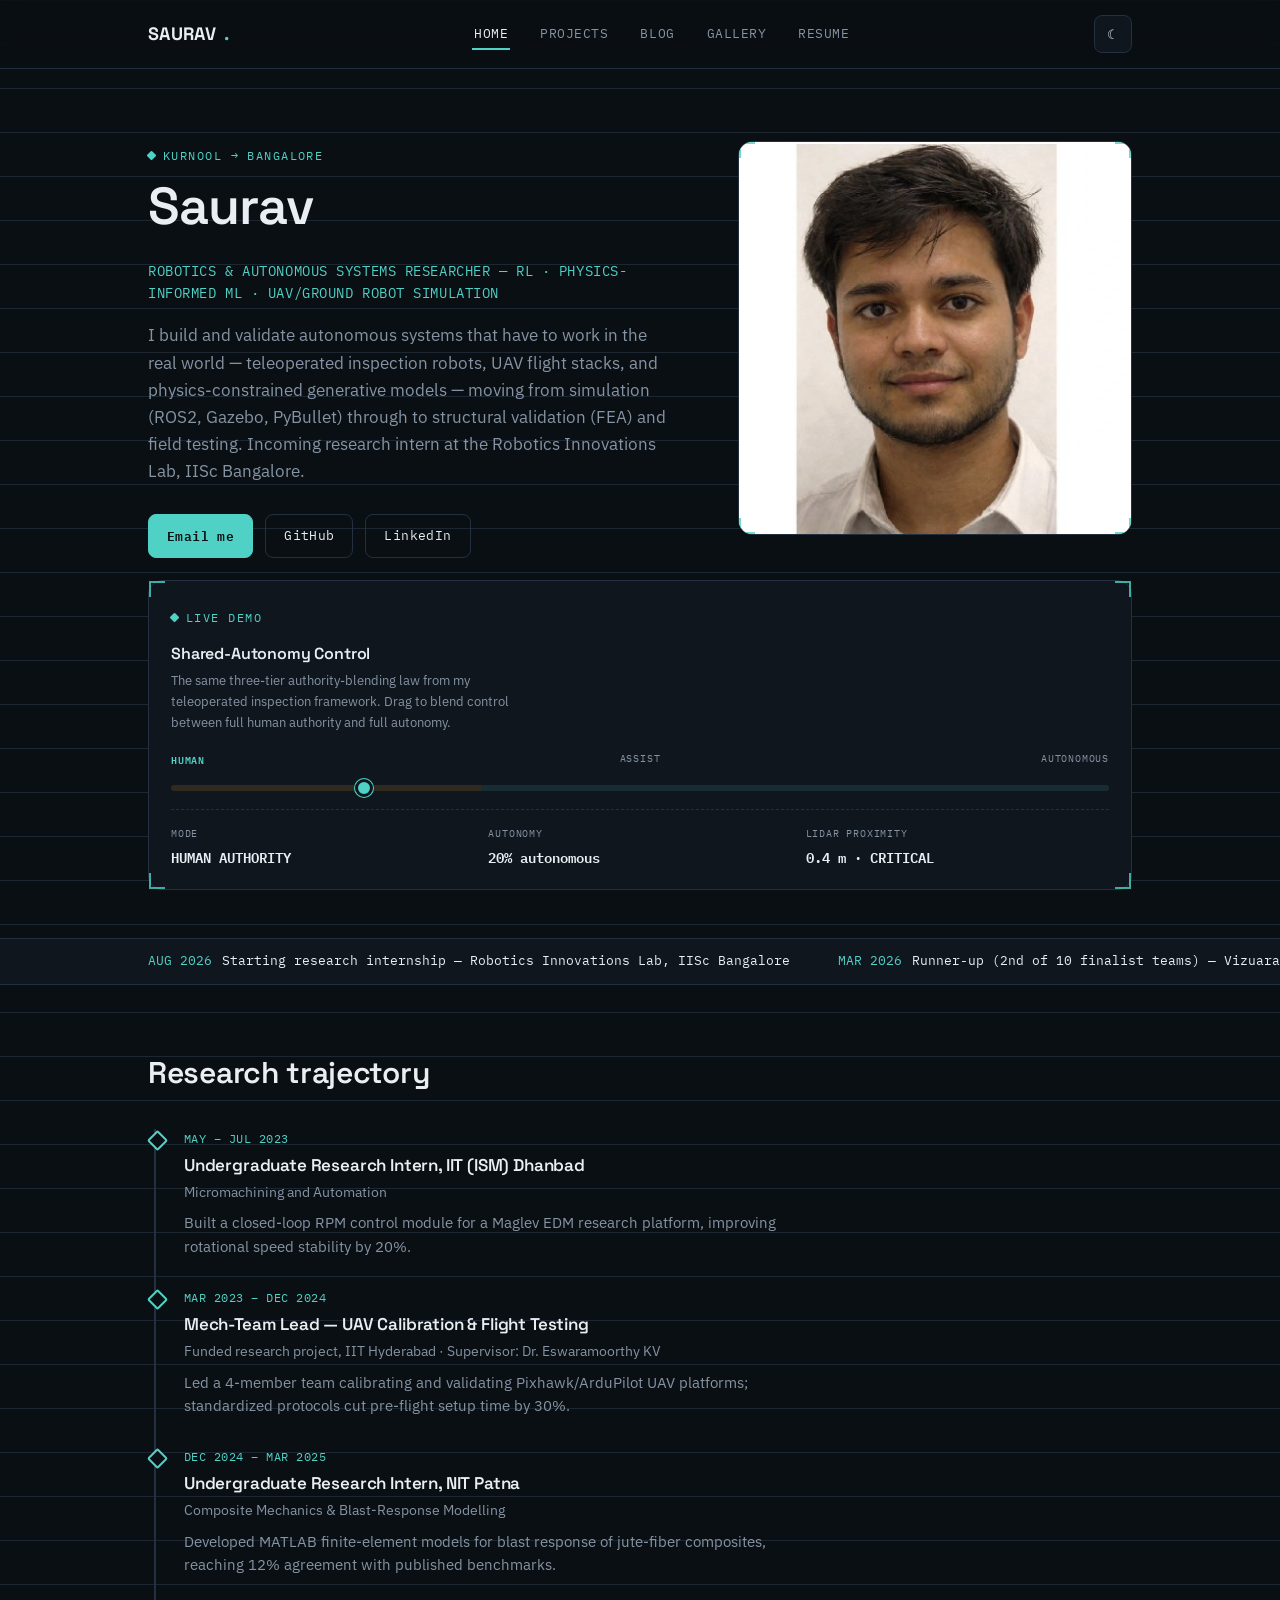
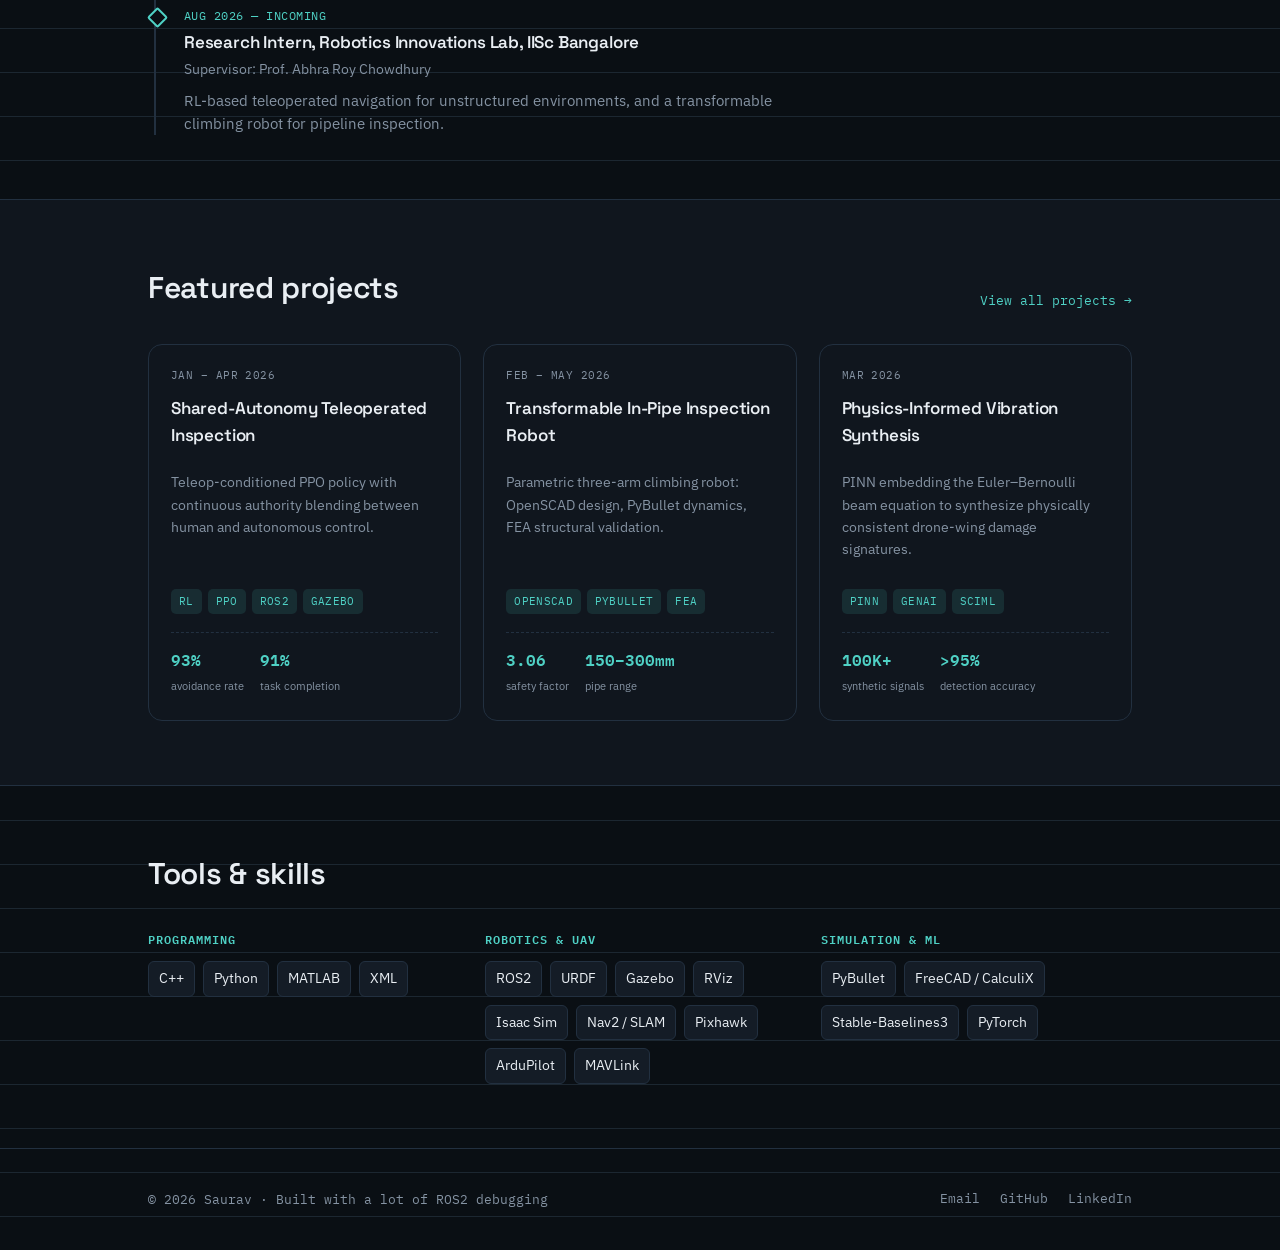
==== commit a4630ed6: "Add files via upload" ====
--- a/index.html
+++ b/index.html
@@ -17,7 +17,7 @@
       <li><a href="projects.html">Projects</a></li>
       <li><a href="blog.html">Blog</a></li>
       <li><a href="gallery.html">Gallery</a></li>
-      <li><a href="assets/SAURAV-RESUME.pdf">Resume</a></li>
+      <li><a href="SAURAV-RESUME.pdf">Resume</a></li>
     </ul>
     <button id="themeToggle" class="theme-toggle" aria-label="Switch to light theme">☾</button>
   </div>
@@ -43,7 +43,7 @@
         </div>
       </div>
       <div class="avatar-frame bracket">
-        <img src="assets/avatar-placeholder.svg" alt="Portrait of Saurav — placeholder, swap in assets/avatar.jpg">
+        <img src="Saurav.jpeg" alt="Portrait of Saurav">
       </div>
     </div>
 
